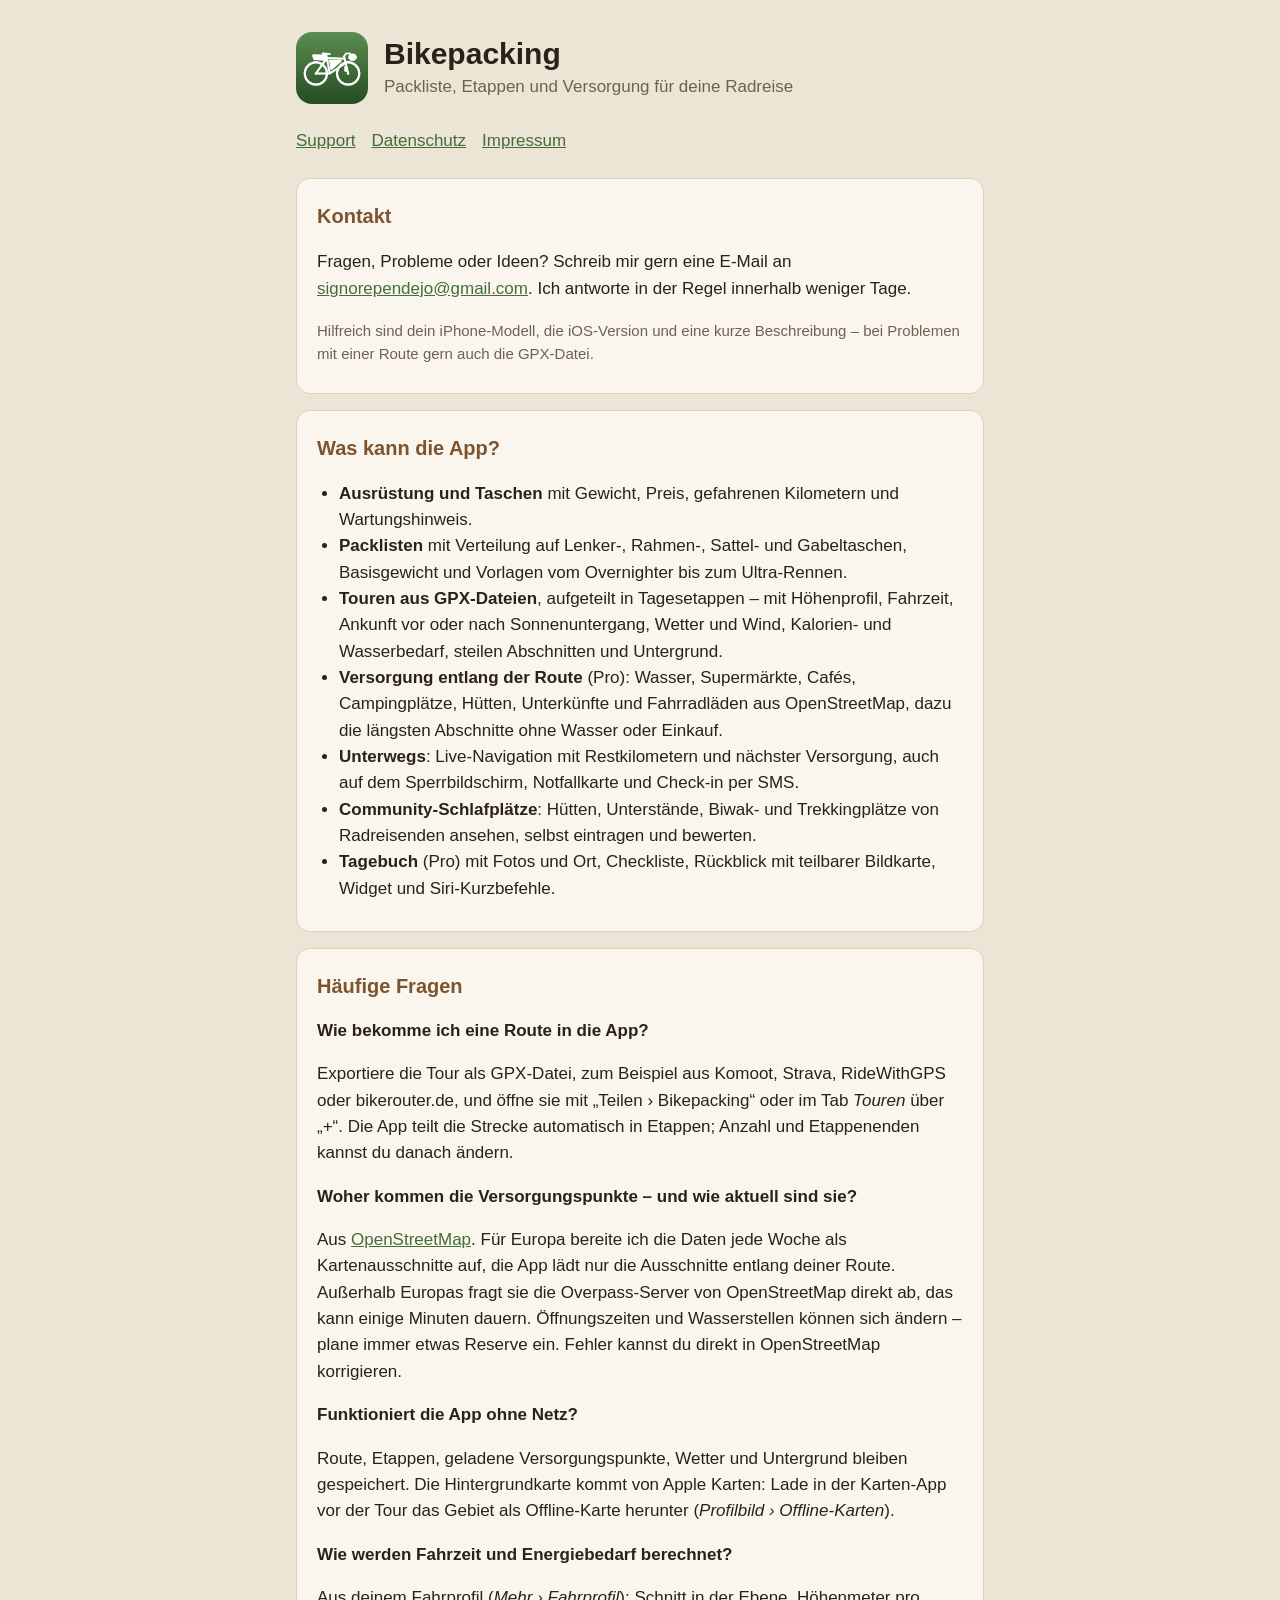
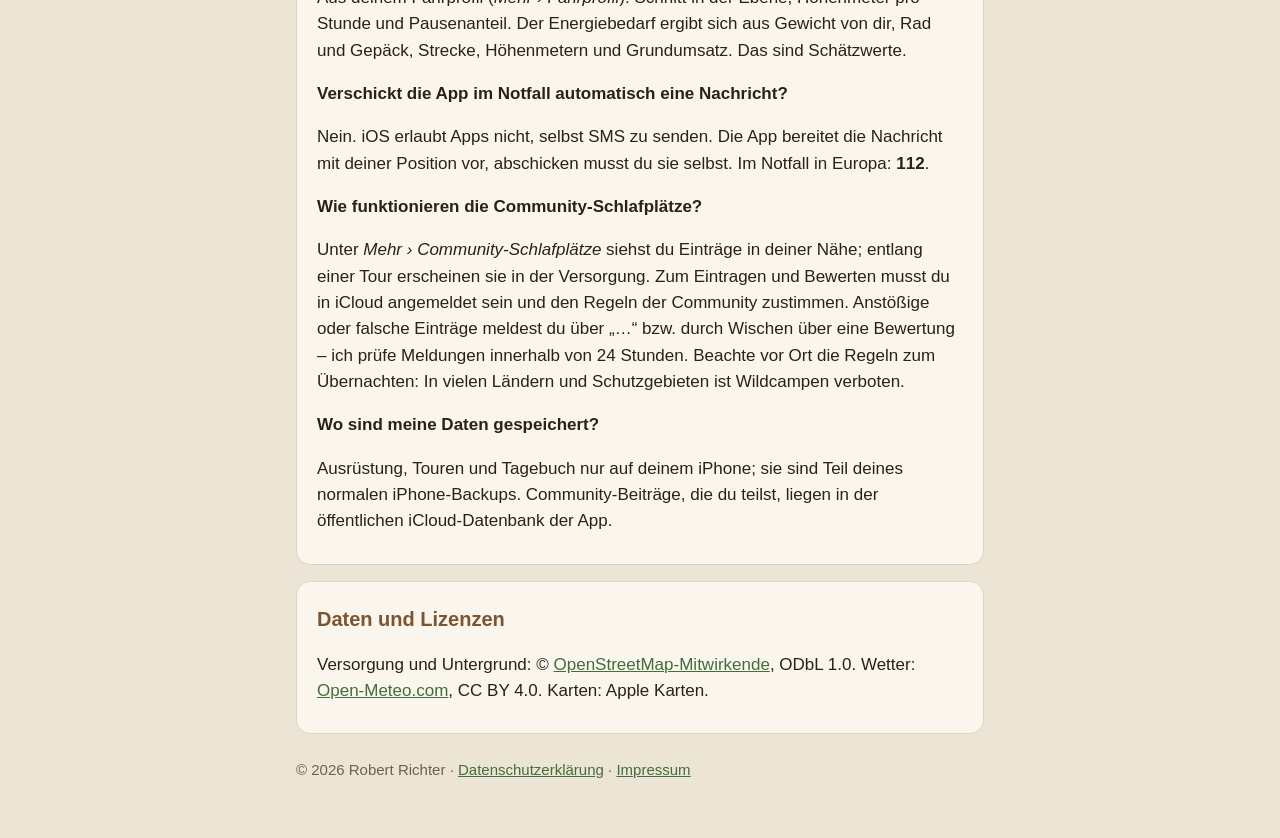
==== index.html @ b25ed2e1 "Community-Schlafplätze in Support und Datenschutz Co-Authored-By: Claude Opus 5.5 <noreply@anthropic" ====
<!doctype html>
<html lang="de">
<head>
  <meta charset="utf-8">
  <meta name="viewport" content="width=device-width, initial-scale=1">
  <title>Bikepacking – Support</title>
  <meta name="description" content="Hilfe und Kontakt zur iPhone-App Bikepacking: Packlisten, Etappen und Versorgung für Radreisen.">
  <link rel="icon" href="icon.png">
  <link rel="stylesheet" href="style.css">
</head>
<body>
<main>
  <header>
    <img src="icon.png" alt="">
    <div>
      <h1>Bikepacking</h1>
      <p>Packliste, Etappen und Versorgung für deine Radreise</p>
    </div>
  </header>
  <nav>
    <a href="./">Support</a>
    <a href="datenschutz.html">Datenschutz</a>
    <a href="impressum.html">Impressum</a>
  </nav>

  <section>
    <h2>Kontakt</h2>
    <p>Fragen, Probleme oder Ideen? Schreib mir gern eine E-Mail an
      <a href="mailto:signorependejo@gmail.com?subject=Bikepacking">signorependejo@gmail.com</a>.
      Ich antworte in der Regel innerhalb weniger Tage.</p>
    <p class="muted">Hilfreich sind dein iPhone-Modell, die iOS-Version und eine kurze Beschreibung – bei Problemen mit einer
      Route gern auch die GPX-Datei.</p>
  </section>

  <section>
    <h2>Was kann die App?</h2>
    <ul>
      <li><strong>Ausrüstung und Taschen</strong> mit Gewicht, Preis, gefahrenen Kilometern und Wartungshinweis.</li>
      <li><strong>Packlisten</strong> mit Verteilung auf Lenker-, Rahmen-, Sattel- und Gabeltaschen, Basisgewicht und
        Vorlagen vom Overnighter bis zum Ultra-Rennen.</li>
      <li><strong>Touren aus GPX-Dateien</strong>, aufgeteilt in Tagesetappen – mit Höhenprofil, Fahrzeit, Ankunft vor oder nach
        Sonnenuntergang, Wetter und Wind, Kalorien- und Wasserbedarf, steilen Abschnitten und Untergrund.</li>
      <li><strong>Versorgung entlang der Route</strong> (Pro): Wasser, Supermärkte, Cafés, Campingplätze, Hütten,
        Unterkünfte und Fahrradläden aus OpenStreetMap, dazu die längsten Abschnitte ohne Wasser oder Einkauf.</li>
      <li><strong>Unterwegs</strong>: Live-Navigation mit Restkilometern und nächster Versorgung, auch auf dem Sperrbildschirm,
        Notfallkarte und Check-in per SMS.</li>
      <li><strong>Community-Schlafplätze</strong>: Hütten, Unterstände, Biwak- und Trekkingplätze von Radreisenden ansehen,
        selbst eintragen und bewerten.</li>
      <li><strong>Tagebuch</strong> (Pro) mit Fotos und Ort, Checkliste, Rückblick mit teilbarer Bildkarte, Widget und Siri-Kurzbefehle.</li>
    </ul>
  </section>

  <section>
    <h2>Häufige Fragen</h2>

    <h3>Wie bekomme ich eine Route in die App?</h3>
    <p>Exportiere die Tour als GPX-Datei, zum Beispiel aus Komoot, Strava, RideWithGPS oder bikerouter.de, und öffne sie mit
      „Teilen › Bikepacking“ oder im Tab <em>Touren</em> über „+“. Die App teilt die Strecke automatisch in Etappen; Anzahl und
      Etappenenden kannst du danach ändern.</p>

    <h3>Woher kommen die Versorgungspunkte – und wie aktuell sind sie?</h3>
    <p>Aus <a href="https://www.openstreetmap.org/">OpenStreetMap</a>. Für Europa bereite ich die Daten jede Woche als
      Kartenausschnitte auf, die App lädt nur die Ausschnitte entlang deiner Route. Außerhalb Europas fragt sie die
      Overpass-Server von OpenStreetMap direkt ab, das kann einige Minuten dauern. Öffnungszeiten und Wasserstellen können
      sich ändern – plane immer etwas Reserve ein. Fehler kannst du direkt in OpenStreetMap korrigieren.</p>

    <h3>Funktioniert die App ohne Netz?</h3>
    <p>Route, Etappen, geladene Versorgungspunkte, Wetter und Untergrund bleiben gespeichert. Die Hintergrundkarte kommt von Apple
      Karten: Lade in der Karten-App vor der Tour das Gebiet als Offline-Karte herunter (<em>Profilbild › Offline-Karten</em>).</p>

    <h3>Wie werden Fahrzeit und Energiebedarf berechnet?</h3>
    <p>Aus deinem Fahrprofil (<em>Mehr › Fahrprofil</em>): Schnitt in der Ebene, Höhenmeter pro Stunde und Pausenanteil.
      Der Energiebedarf ergibt sich aus Gewicht von dir, Rad und Gepäck, Strecke, Höhenmetern und Grundumsatz. Das sind Schätzwerte.</p>

    <h3>Verschickt die App im Notfall automatisch eine Nachricht?</h3>
    <p>Nein. iOS erlaubt Apps nicht, selbst SMS zu senden. Die App bereitet die Nachricht mit deiner Position vor, abschicken
      musst du sie selbst. Im Notfall in Europa: <strong>112</strong>.</p>

    <h3>Wie funktionieren die Community-Schlafplätze?</h3>
    <p>Unter <em>Mehr › Community-Schlafplätze</em> siehst du Einträge in deiner Nähe; entlang einer Tour erscheinen sie in der
      Versorgung. Zum Eintragen und Bewerten musst du in iCloud angemeldet sein und den Regeln der Community zustimmen. Anstößige
      oder falsche Einträge meldest du über „…“ bzw. durch Wischen über eine Bewertung – ich prüfe Meldungen innerhalb von
      24 Stunden. Beachte vor Ort die Regeln zum Übernachten: In vielen Ländern und Schutzgebieten ist Wildcampen verboten.</p>

    <h3>Wo sind meine Daten gespeichert?</h3>
    <p>Ausrüstung, Touren und Tagebuch nur auf deinem iPhone; sie sind Teil deines normalen iPhone-Backups. Community-Beiträge,
      die du teilst, liegen in der öffentlichen iCloud-Datenbank der App.</p>
  </section>

  <section>
    <h2>Daten und Lizenzen</h2>
    <p>Versorgung und Untergrund: © <a href="https://www.openstreetmap.org/copyright">OpenStreetMap-Mitwirkende</a>, ODbL 1.0.
      Wetter: <a href="https://open-meteo.com/">Open-Meteo.com</a>, CC BY 4.0. Karten: Apple Karten.</p>
  </section>

  <footer>
    © 2026 Robert Richter · <a href="datenschutz.html">Datenschutzerklärung</a> · <a href="impressum.html">Impressum</a>
  </footer>
</main>
</body>
</html>
---- style.css ----
:root {
  --bg: #ece4d4;
  --card: #fbf6ed;
  --text: #2a2118;
  --muted: #6e6152;
  --accent: #426e3c;
  --bark: #7c5430;
  --line: #dfd3bd;
}
@media (prefers-color-scheme: dark) {
  :root {
    --bg: #1c1812;
    --card: #302920;
    --text: #efe8dc;
    --muted: #b3a690;
    --accent: #7eb46d;
    --bark: #c69a6b;
    --line: #43392c;
  }
}
* { box-sizing: border-box; }
body {
  margin: 0;
  background: var(--bg);
  color: var(--text);
  font: 17px/1.55 -apple-system, BlinkMacSystemFont, "Segoe UI", Roboto, sans-serif;
}
main { max-width: 720px; margin: 0 auto; padding: 32px 16px 56px; }
header { display: flex; align-items: center; gap: 16px; margin-bottom: 24px; }
header img { width: 72px; height: 72px; border-radius: 16px; }
header h1 { margin: 0; font-size: 30px; line-height: 1.2; }
header p { margin: 2px 0 0; color: var(--muted); }
nav { display: flex; gap: 16px; margin-bottom: 24px; flex-wrap: wrap; }
a { color: var(--accent); }
section {
  background: var(--card);
  border: 1px solid var(--line);
  border-radius: 14px;
  padding: 4px 20px 12px;
  margin-bottom: 16px;
}
h2 { font-size: 20px; margin: 18px 0 6px; color: var(--bark); }
h3 { font-size: 17px; margin: 16px 0 4px; }
ul { padding-left: 22px; }
.muted, footer { color: var(--muted); font-size: 15px; }
.note { border-left: 4px solid var(--bark); padding-left: 12px; }
footer { margin-top: 24px; }
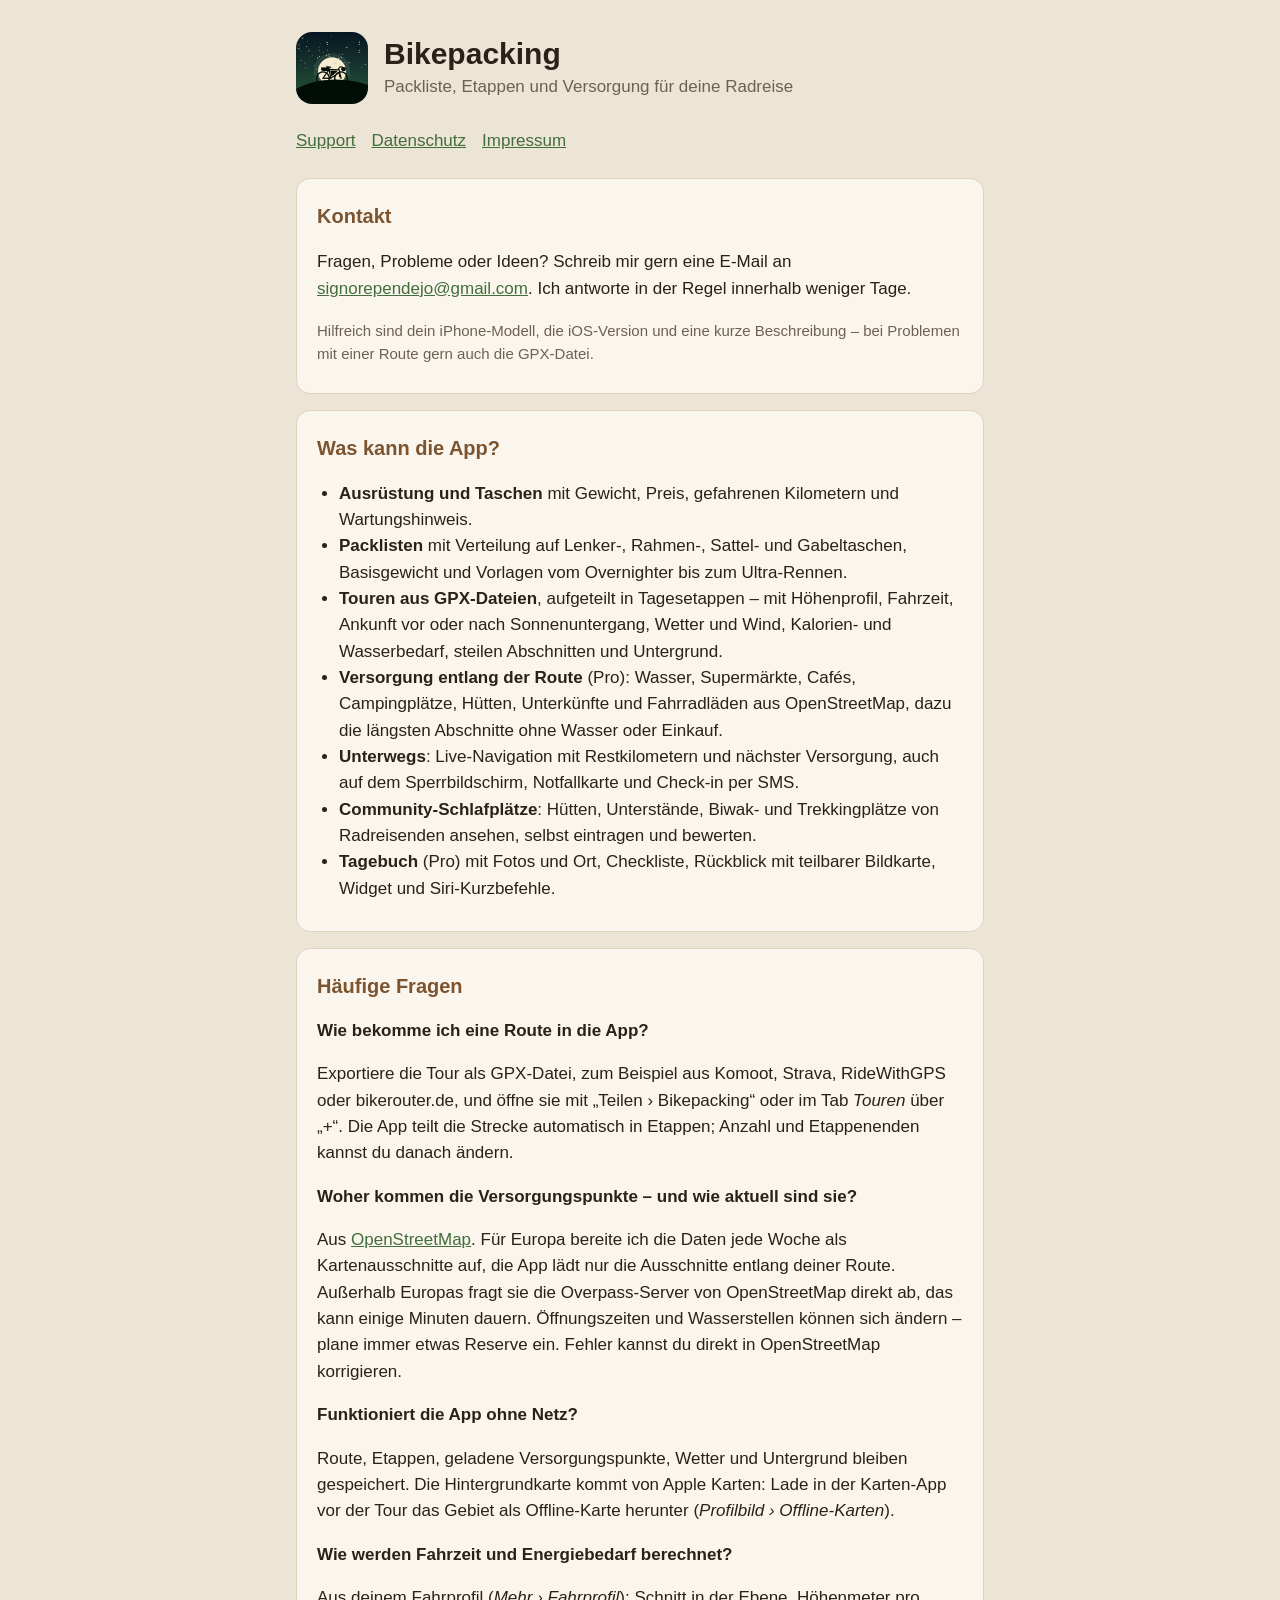
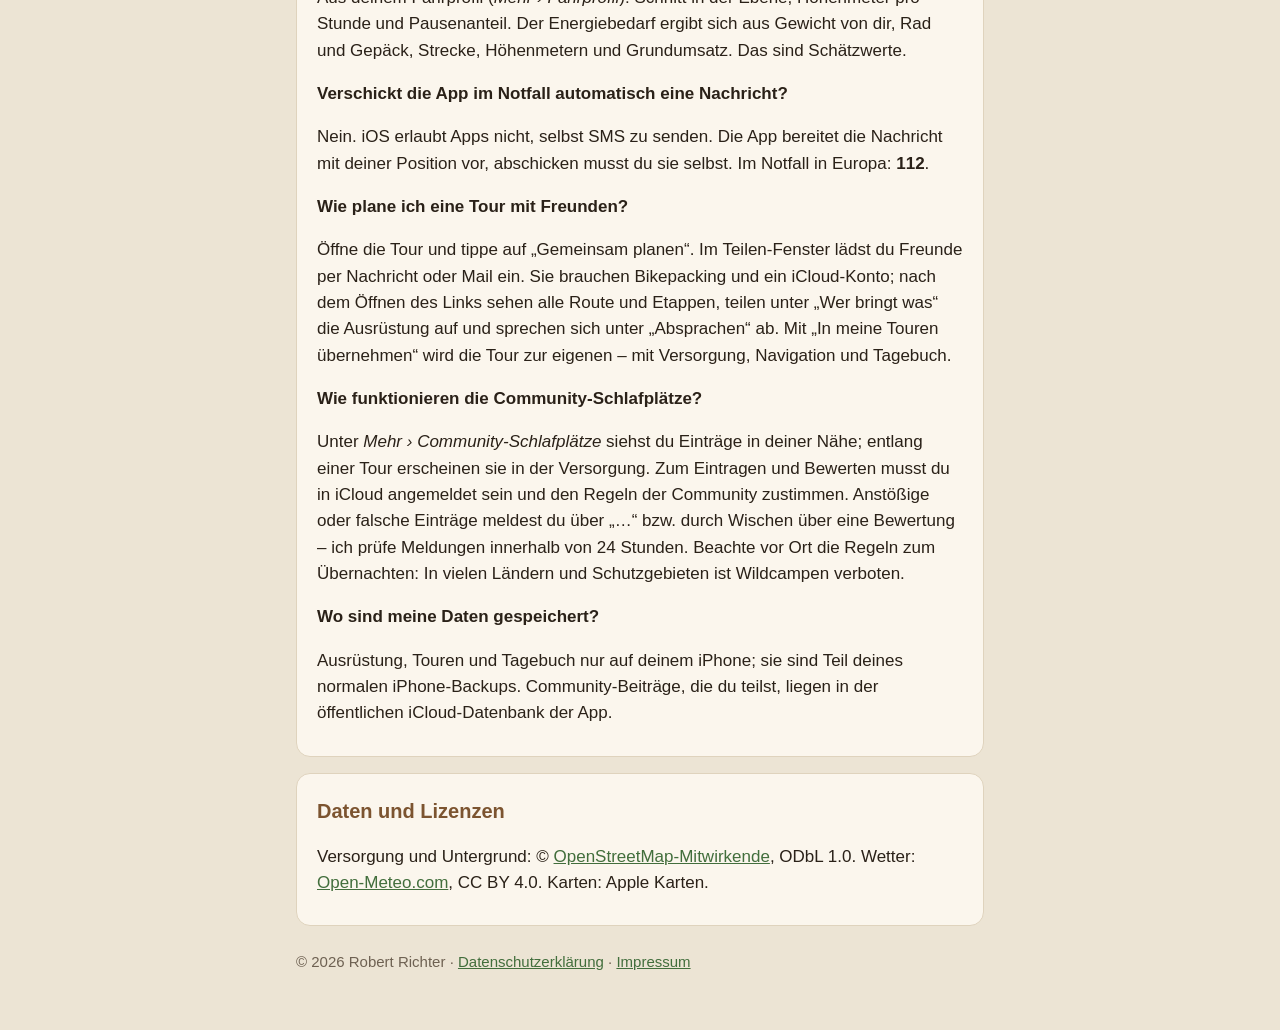
==== commit d1752ca0: "Gemeinsame Touren in Support und Datenschutz Co-Authored-By: Claude Opus 5.5 <noreply@anthropic.com>" ====
--- a/index.html
+++ b/index.html
@@ -76,6 +76,12 @@
     <p>Nein. iOS erlaubt Apps nicht, selbst SMS zu senden. Die App bereitet die Nachricht mit deiner Position vor, abschicken
       musst du sie selbst. Im Notfall in Europa: <strong>112</strong>.</p>
 
+    <h3>Wie plane ich eine Tour mit Freunden?</h3>
+    <p>Öffne die Tour und tippe auf „Gemeinsam planen“. Im Teilen-Fenster lädst du Freunde per Nachricht oder Mail ein. Sie
+      brauchen Bikepacking und ein iCloud-Konto; nach dem Öffnen des Links sehen alle Route und Etappen, teilen unter „Wer bringt was“
+      die Ausrüstung auf und sprechen sich unter „Absprachen“ ab. Mit „In meine Touren übernehmen“ wird die Tour zur eigenen –
+      mit Versorgung, Navigation und Tagebuch.</p>
+
     <h3>Wie funktionieren die Community-Schlafplätze?</h3>
     <p>Unter <em>Mehr › Community-Schlafplätze</em> siehst du Einträge in deiner Nähe; entlang einer Tour erscheinen sie in der
       Versorgung. Zum Eintragen und Bewerten musst du in iCloud angemeldet sein und den Regeln der Community zustimmen. Anstößige
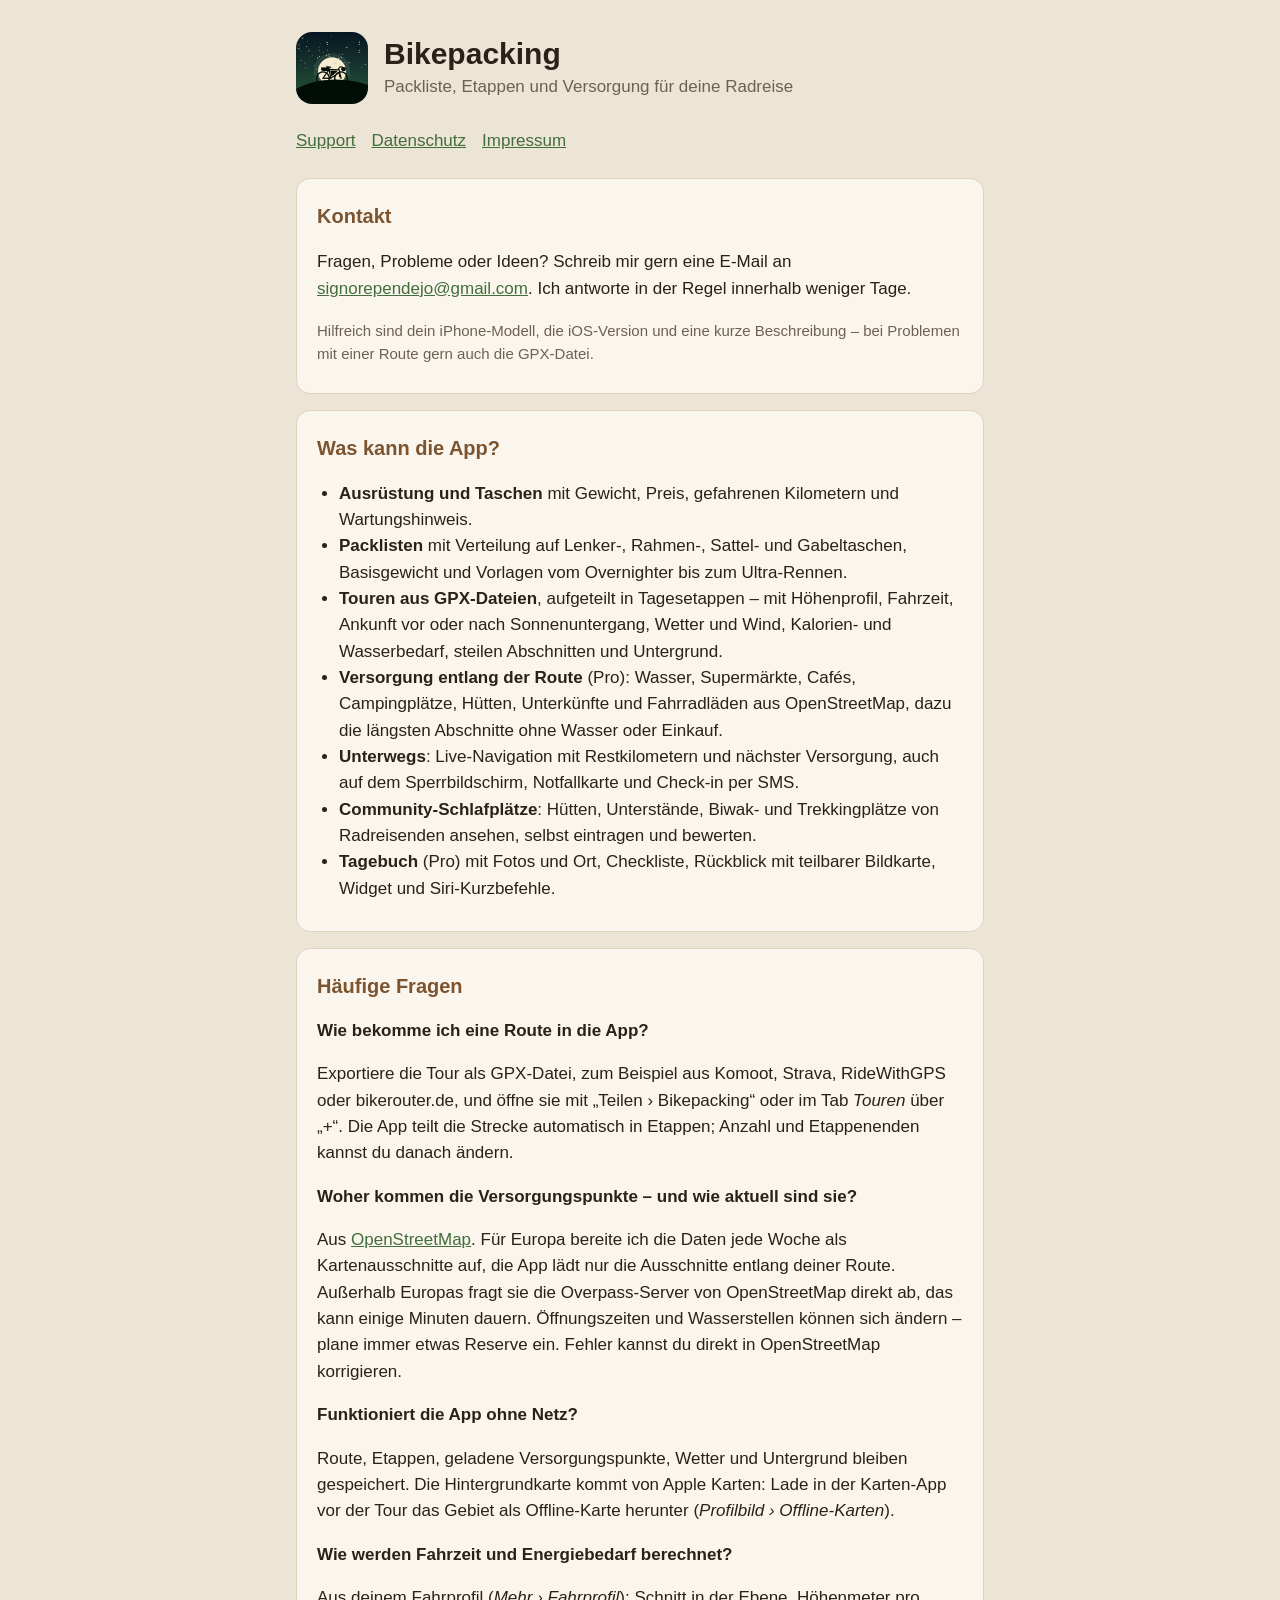
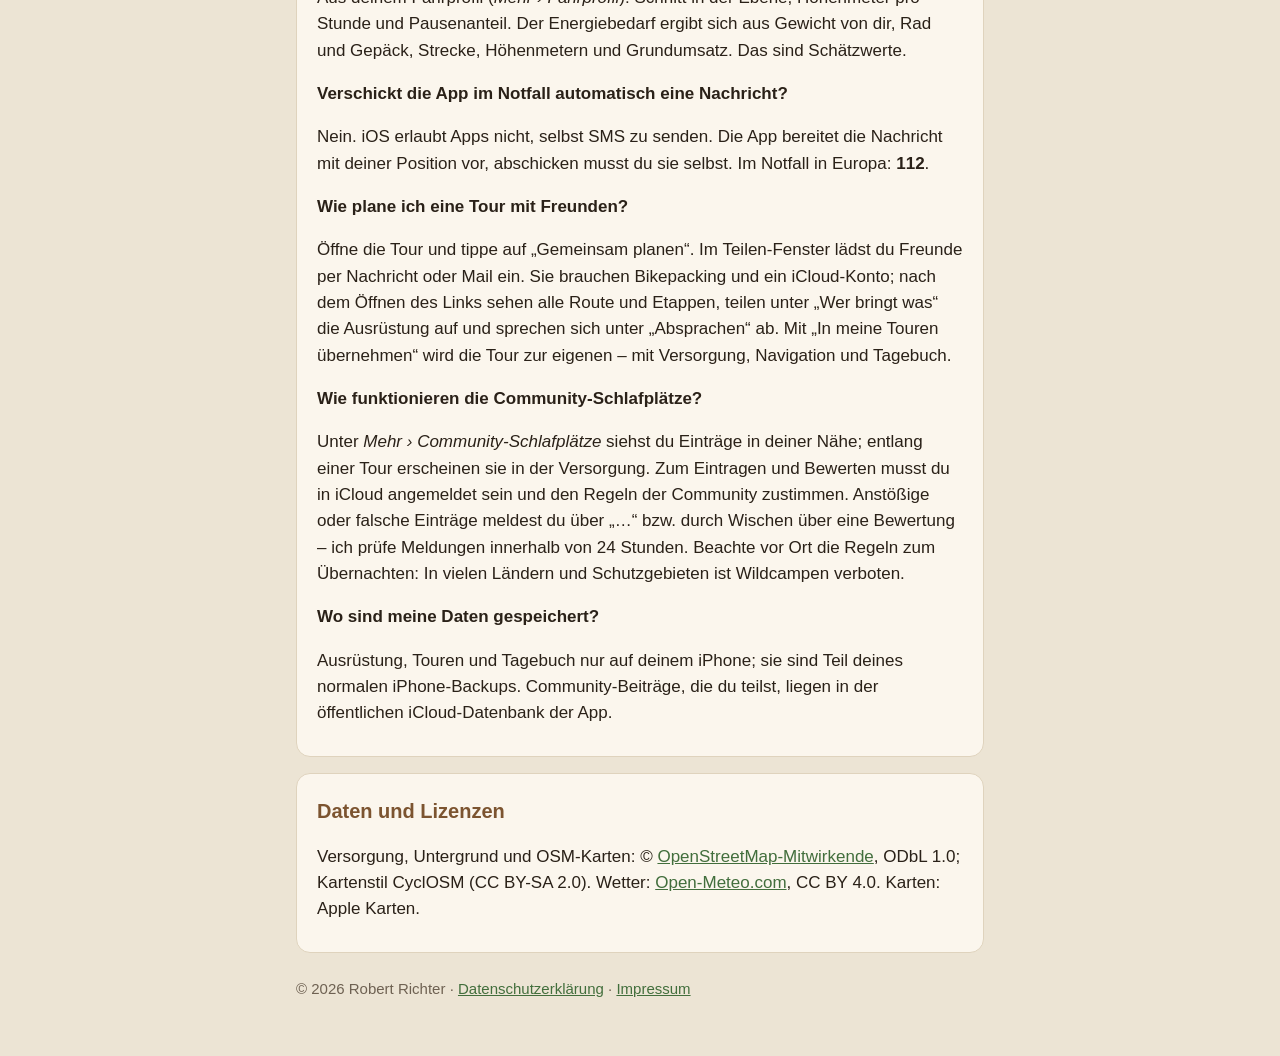
==== commit 4120eb98: "OpenStreetMap-Karten in Datenschutz und Support Co-Authored-By: Claude Opus 5.5 <noreply@anthropic.c" ====
--- a/index.html
+++ b/index.html
@@ -95,7 +95,7 @@
 
   <section>
     <h2>Daten und Lizenzen</h2>
-    <p>Versorgung und Untergrund: © <a href="https://www.openstreetmap.org/copyright">OpenStreetMap-Mitwirkende</a>, ODbL 1.0.
+    <p>Versorgung, Untergrund und OSM-Karten: © <a href="https://www.openstreetmap.org/copyright">OpenStreetMap-Mitwirkende</a>, ODbL 1.0; Kartenstil CyclOSM (CC BY-SA 2.0).
       Wetter: <a href="https://open-meteo.com/">Open-Meteo.com</a>, CC BY 4.0. Karten: Apple Karten.</p>
   </section>
 
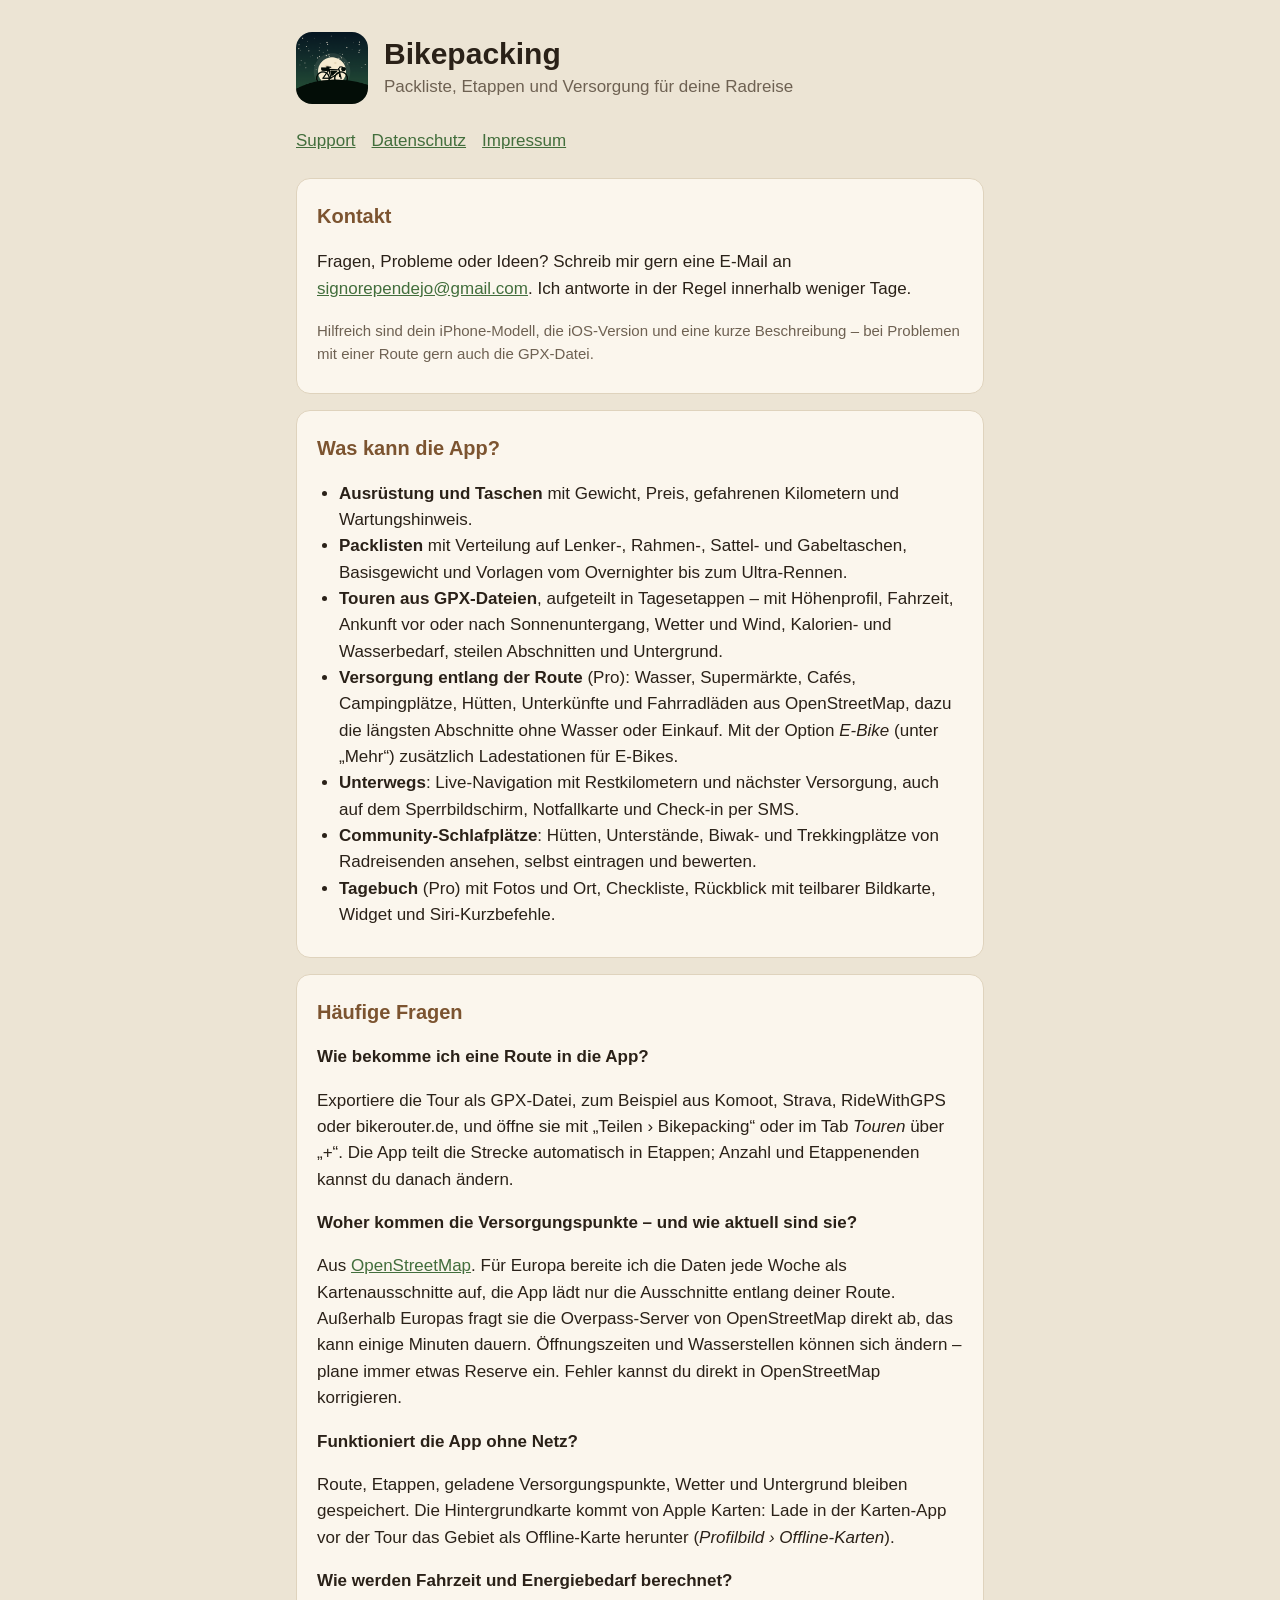
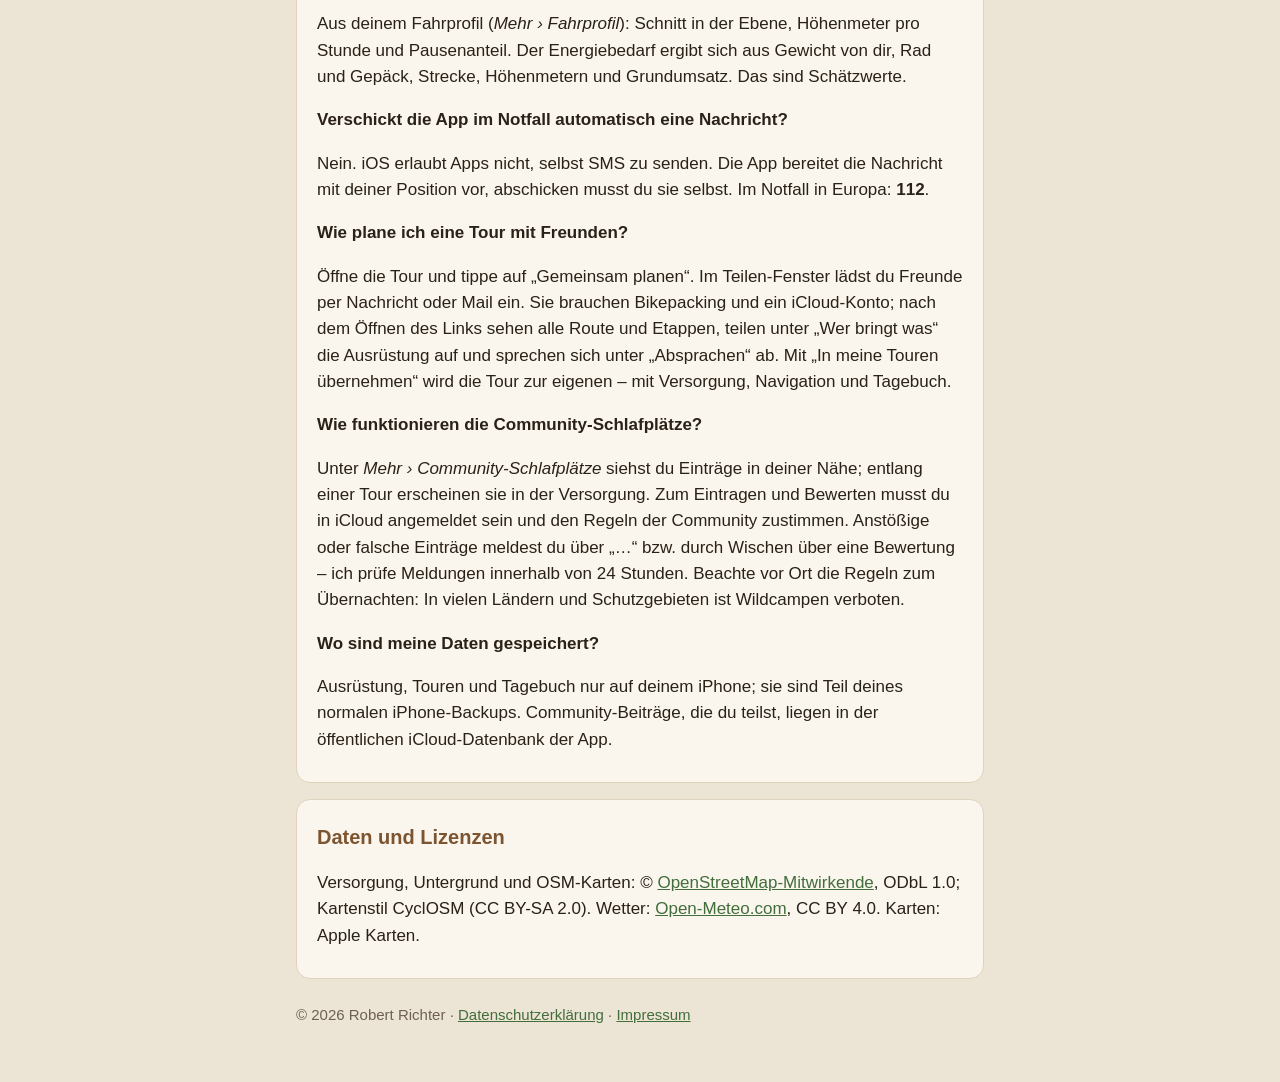
==== commit d2599c41: "E-Bike-Ladestationen in den Versorgungs-Kacheln Co-Authored-By: Claude Opus 5.5 <noreply@anthropic.c" ====
--- a/index.html
+++ b/index.html
@@ -41,7 +41,8 @@
       <li><strong>Touren aus GPX-Dateien</strong>, aufgeteilt in Tagesetappen – mit Höhenprofil, Fahrzeit, Ankunft vor oder nach
         Sonnenuntergang, Wetter und Wind, Kalorien- und Wasserbedarf, steilen Abschnitten und Untergrund.</li>
       <li><strong>Versorgung entlang der Route</strong> (Pro): Wasser, Supermärkte, Cafés, Campingplätze, Hütten,
-        Unterkünfte und Fahrradläden aus OpenStreetMap, dazu die längsten Abschnitte ohne Wasser oder Einkauf.</li>
+        Unterkünfte und Fahrradläden aus OpenStreetMap, dazu die längsten Abschnitte ohne Wasser oder Einkauf.
+        Mit der Option <em>E-Bike</em> (unter „Mehr“) zusätzlich Ladestationen für E-Bikes.</li>
       <li><strong>Unterwegs</strong>: Live-Navigation mit Restkilometern und nächster Versorgung, auch auf dem Sperrbildschirm,
         Notfallkarte und Check-in per SMS.</li>
       <li><strong>Community-Schlafplätze</strong>: Hütten, Unterstände, Biwak- und Trekkingplätze von Radreisenden ansehen,
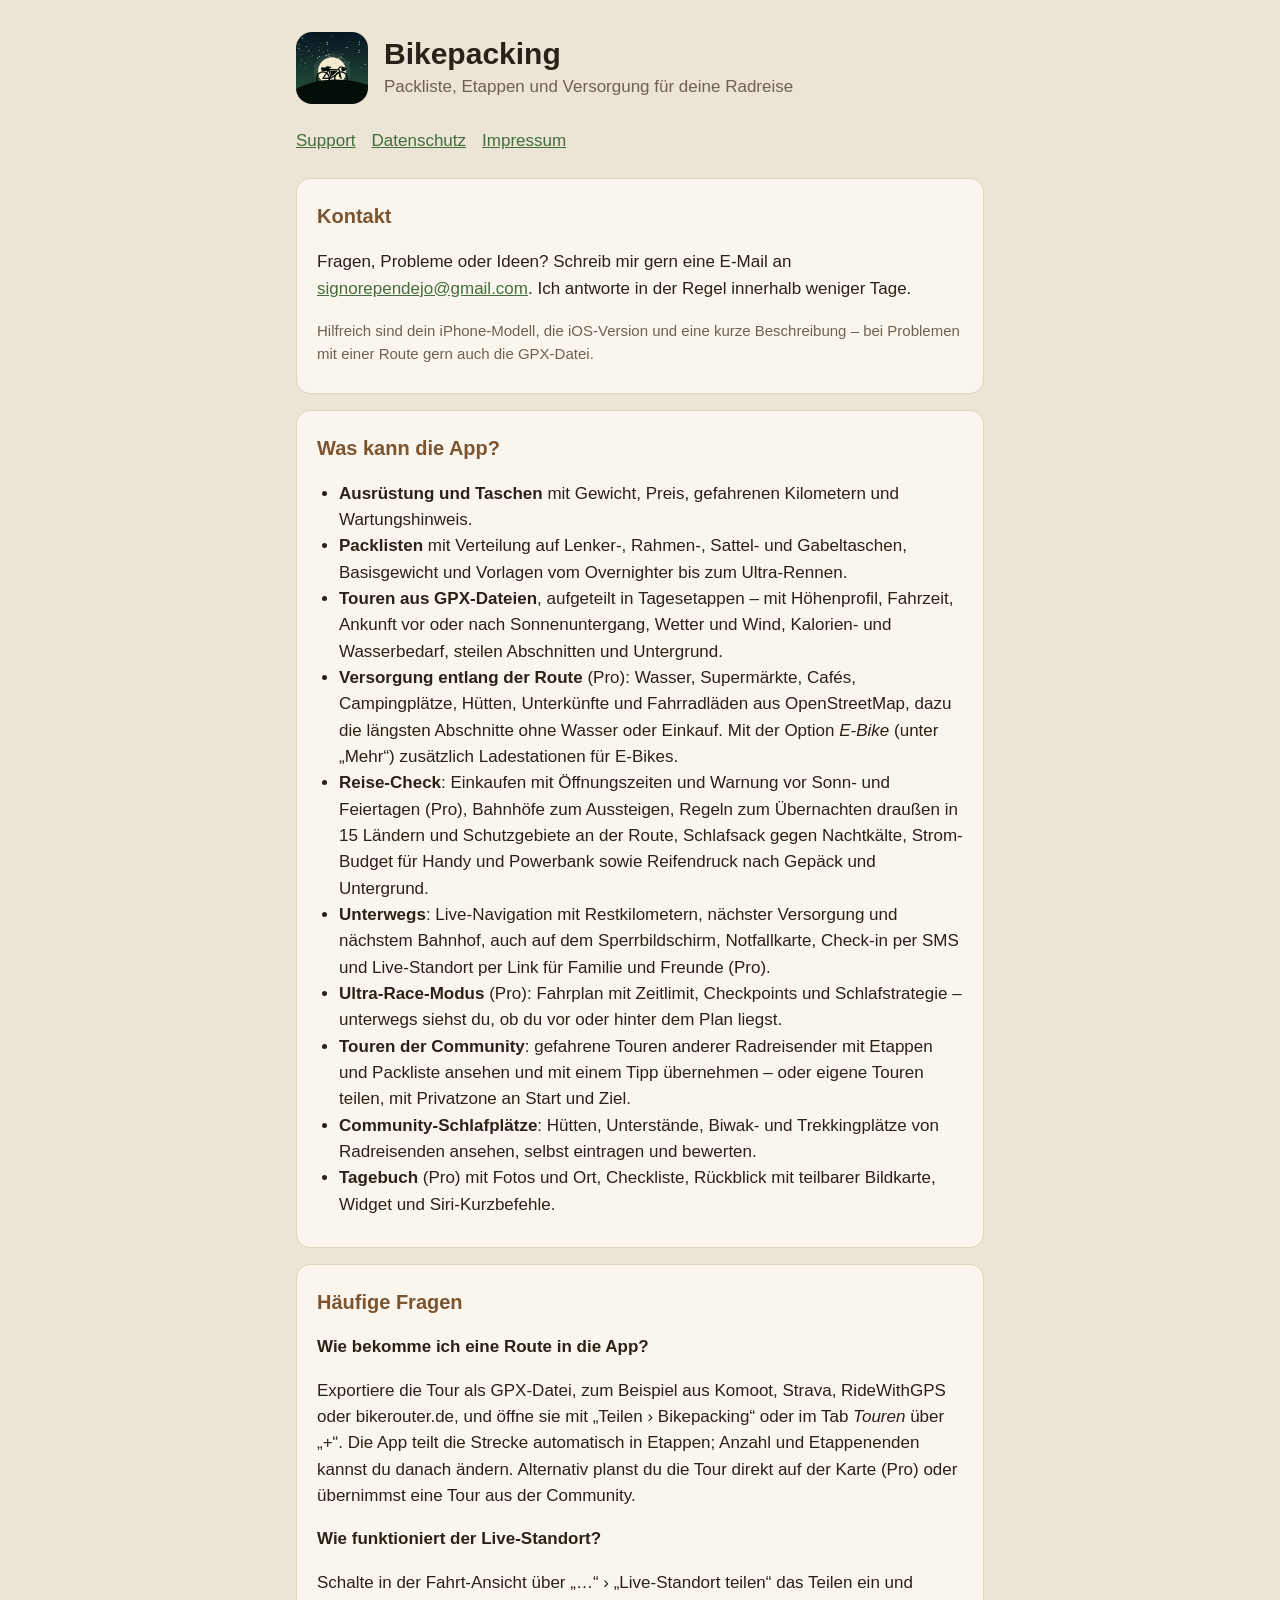
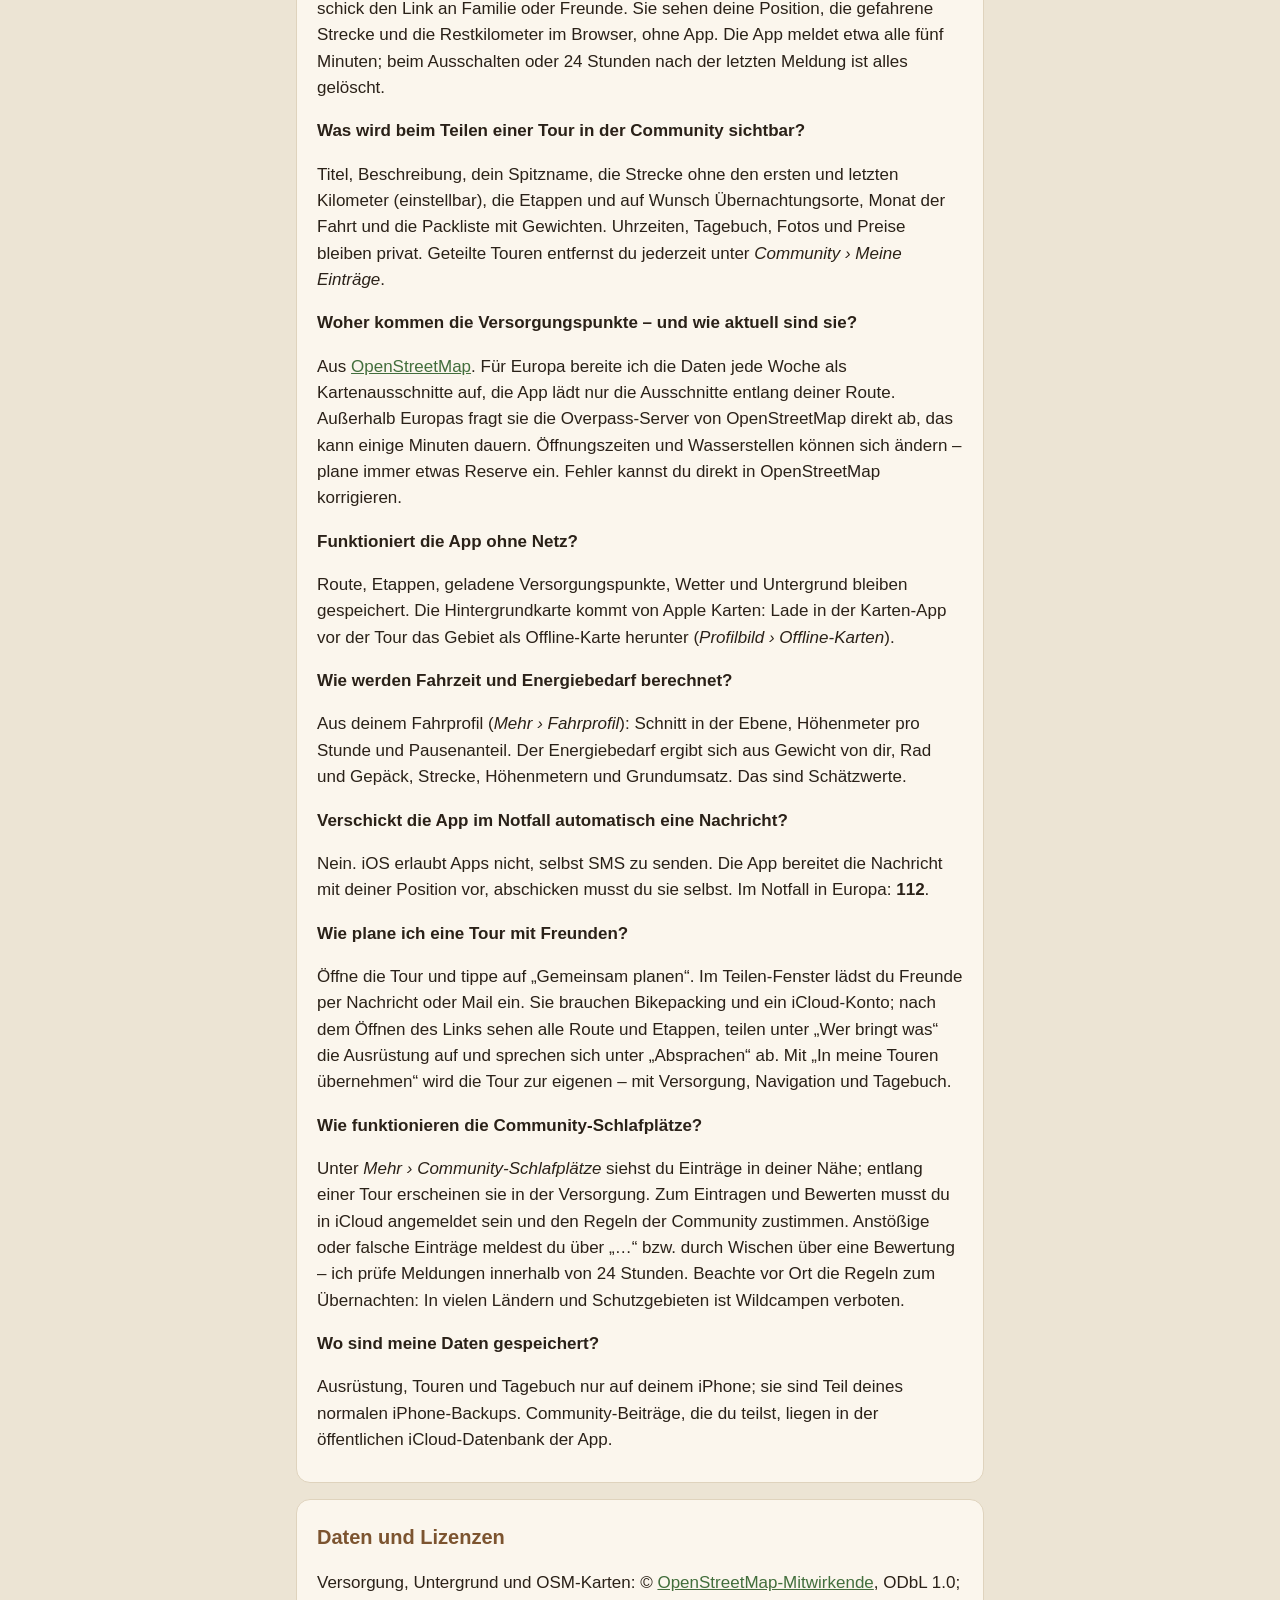
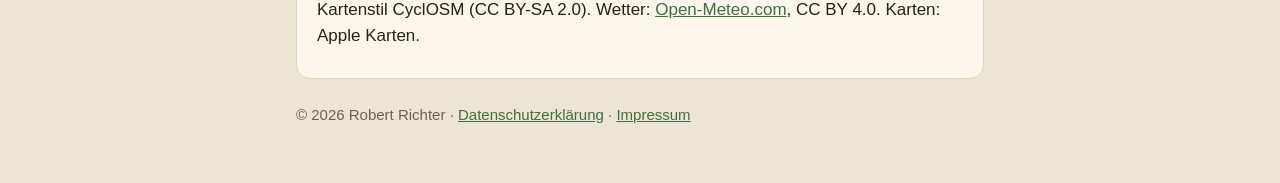
==== commit 8ee85bdd: "Webseite: Reise-Check, Live-Standort, Ultra-Modus und Touren der Community Co-Authored-By: Claude Op" ====
--- a/index.html
+++ b/index.html
@@ -43,8 +43,15 @@
       <li><strong>Versorgung entlang der Route</strong> (Pro): Wasser, Supermärkte, Cafés, Campingplätze, Hütten,
         Unterkünfte und Fahrradläden aus OpenStreetMap, dazu die längsten Abschnitte ohne Wasser oder Einkauf.
         Mit der Option <em>E-Bike</em> (unter „Mehr“) zusätzlich Ladestationen für E-Bikes.</li>
-      <li><strong>Unterwegs</strong>: Live-Navigation mit Restkilometern und nächster Versorgung, auch auf dem Sperrbildschirm,
-        Notfallkarte und Check-in per SMS.</li>
+      <li><strong>Reise-Check</strong>: Einkaufen mit Öffnungszeiten und Warnung vor Sonn- und Feiertagen (Pro), Bahnhöfe zum
+        Aussteigen, Regeln zum Übernachten draußen in 15 Ländern und Schutzgebiete an der Route, Schlafsack gegen Nachtkälte,
+        Strom-Budget für Handy und Powerbank sowie Reifendruck nach Gepäck und Untergrund.</li>
+      <li><strong>Unterwegs</strong>: Live-Navigation mit Restkilometern, nächster Versorgung und nächstem Bahnhof, auch auf dem
+        Sperrbildschirm, Notfallkarte, Check-in per SMS und Live-Standort per Link für Familie und Freunde (Pro).</li>
+      <li><strong>Ultra-Race-Modus</strong> (Pro): Fahrplan mit Zeitlimit, Checkpoints und Schlafstrategie – unterwegs siehst du,
+        ob du vor oder hinter dem Plan liegst.</li>
+      <li><strong>Touren der Community</strong>: gefahrene Touren anderer Radreisender mit Etappen und Packliste ansehen und mit
+        einem Tipp übernehmen – oder eigene Touren teilen, mit Privatzone an Start und Ziel.</li>
       <li><strong>Community-Schlafplätze</strong>: Hütten, Unterstände, Biwak- und Trekkingplätze von Radreisenden ansehen,
         selbst eintragen und bewerten.</li>
       <li><strong>Tagebuch</strong> (Pro) mit Fotos und Ort, Checkliste, Rückblick mit teilbarer Bildkarte, Widget und Siri-Kurzbefehle.</li>
@@ -57,7 +64,18 @@
     <h3>Wie bekomme ich eine Route in die App?</h3>
     <p>Exportiere die Tour als GPX-Datei, zum Beispiel aus Komoot, Strava, RideWithGPS oder bikerouter.de, und öffne sie mit
       „Teilen › Bikepacking“ oder im Tab <em>Touren</em> über „+“. Die App teilt die Strecke automatisch in Etappen; Anzahl und
-      Etappenenden kannst du danach ändern.</p>
+      Etappenenden kannst du danach ändern. Alternativ planst du die Tour direkt auf der Karte (Pro) oder übernimmst eine Tour
+      aus der Community.</p>
+
+    <h3>Wie funktioniert der Live-Standort?</h3>
+    <p>Schalte in der Fahrt-Ansicht über „…“ › „Live-Standort teilen“ das Teilen ein und schick den Link an Familie oder Freunde.
+      Sie sehen deine Position, die gefahrene Strecke und die Restkilometer im Browser, ohne App. Die App meldet etwa alle fünf
+      Minuten; beim Ausschalten oder 24 Stunden nach der letzten Meldung ist alles gelöscht.</p>
+
+    <h3>Was wird beim Teilen einer Tour in der Community sichtbar?</h3>
+    <p>Titel, Beschreibung, dein Spitzname, die Strecke ohne den ersten und letzten Kilometer (einstellbar), die Etappen und auf
+      Wunsch Übernachtungsorte, Monat der Fahrt und die Packliste mit Gewichten. Uhrzeiten, Tagebuch, Fotos und Preise bleiben
+      privat. Geteilte Touren entfernst du jederzeit unter <em>Community › Meine Einträge</em>.</p>
 
     <h3>Woher kommen die Versorgungspunkte – und wie aktuell sind sie?</h3>
     <p>Aus <a href="https://www.openstreetmap.org/">OpenStreetMap</a>. Für Europa bereite ich die Daten jede Woche als
--- a/style.css
+++ b/style.css
@@ -45,3 +45,6 @@
 .muted, footer { color: var(--muted); font-size: 15px; }
 .note { border-left: 4px solid var(--bark); padding-left: 12px; }
 footer { margin-top: 24px; }
+
+.store { margin: 28px 0 0; }
+.store img { display: block; height: 50px; width: auto; }
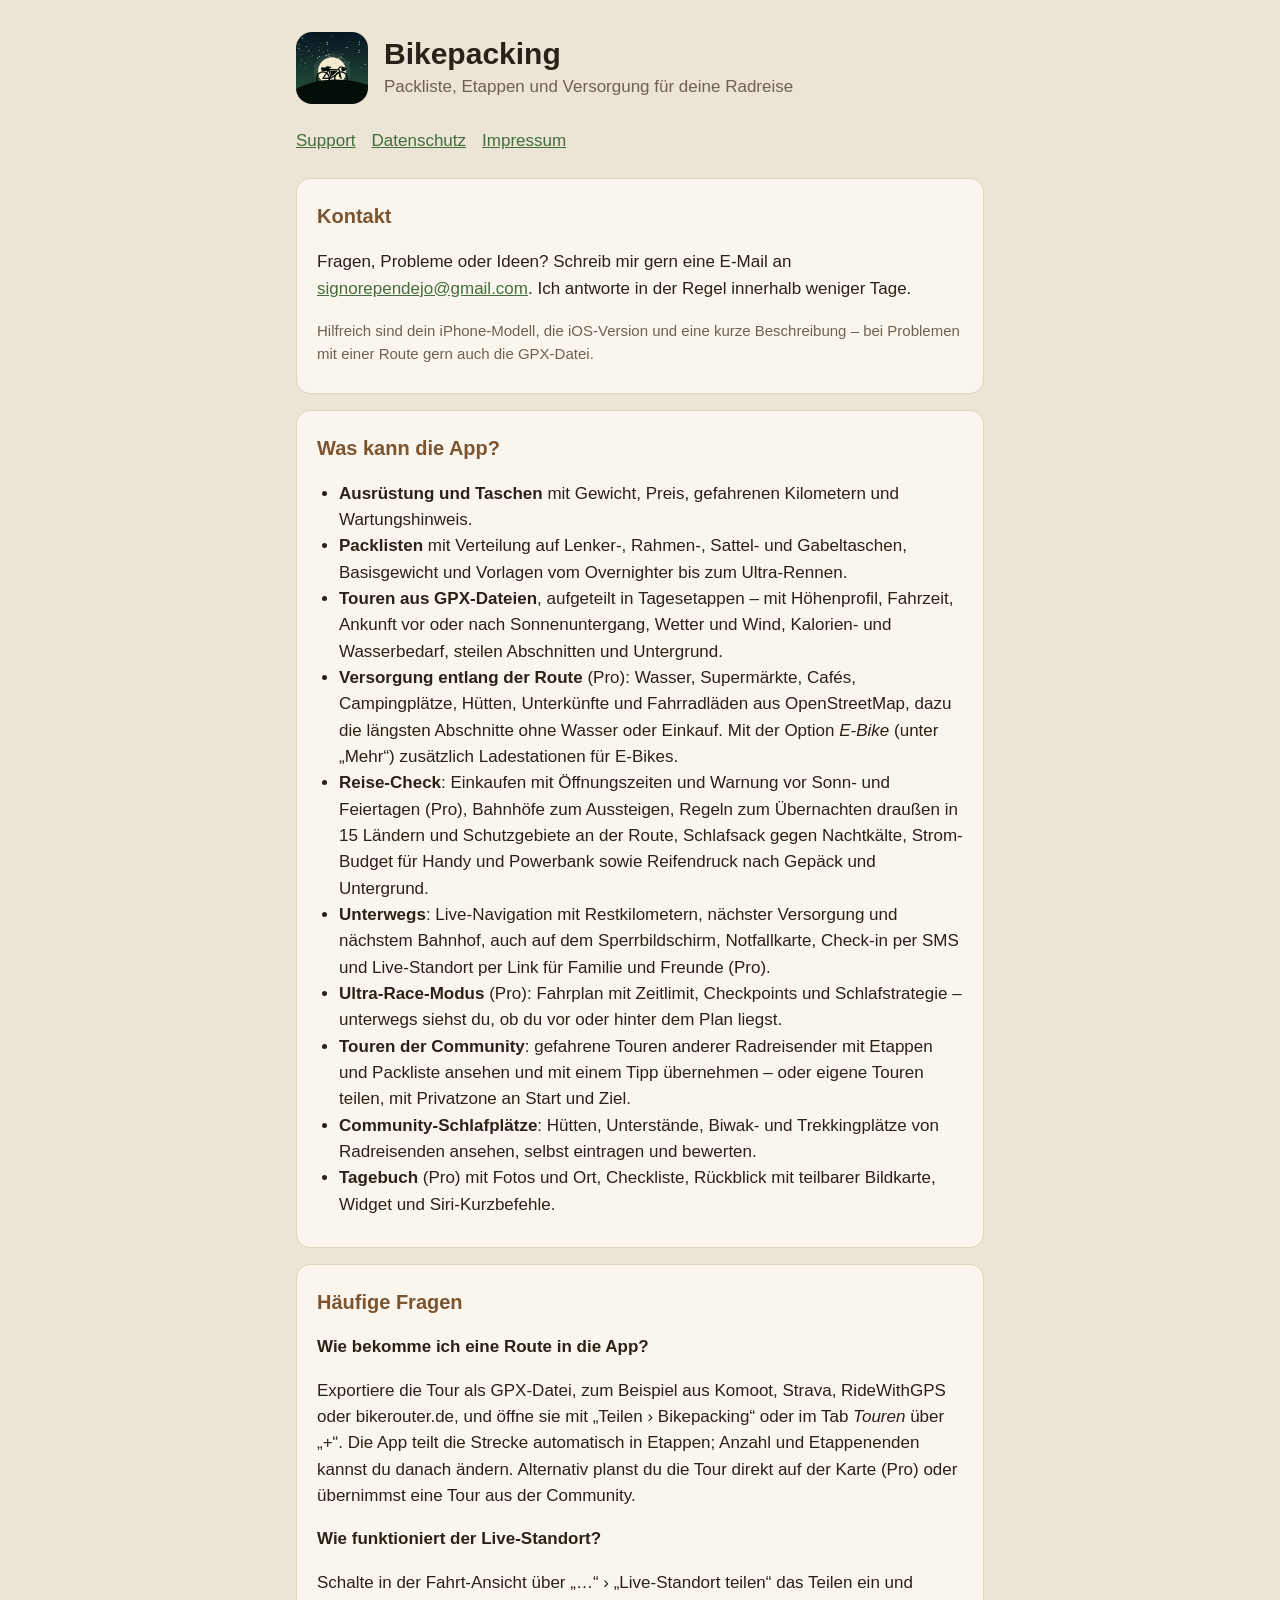
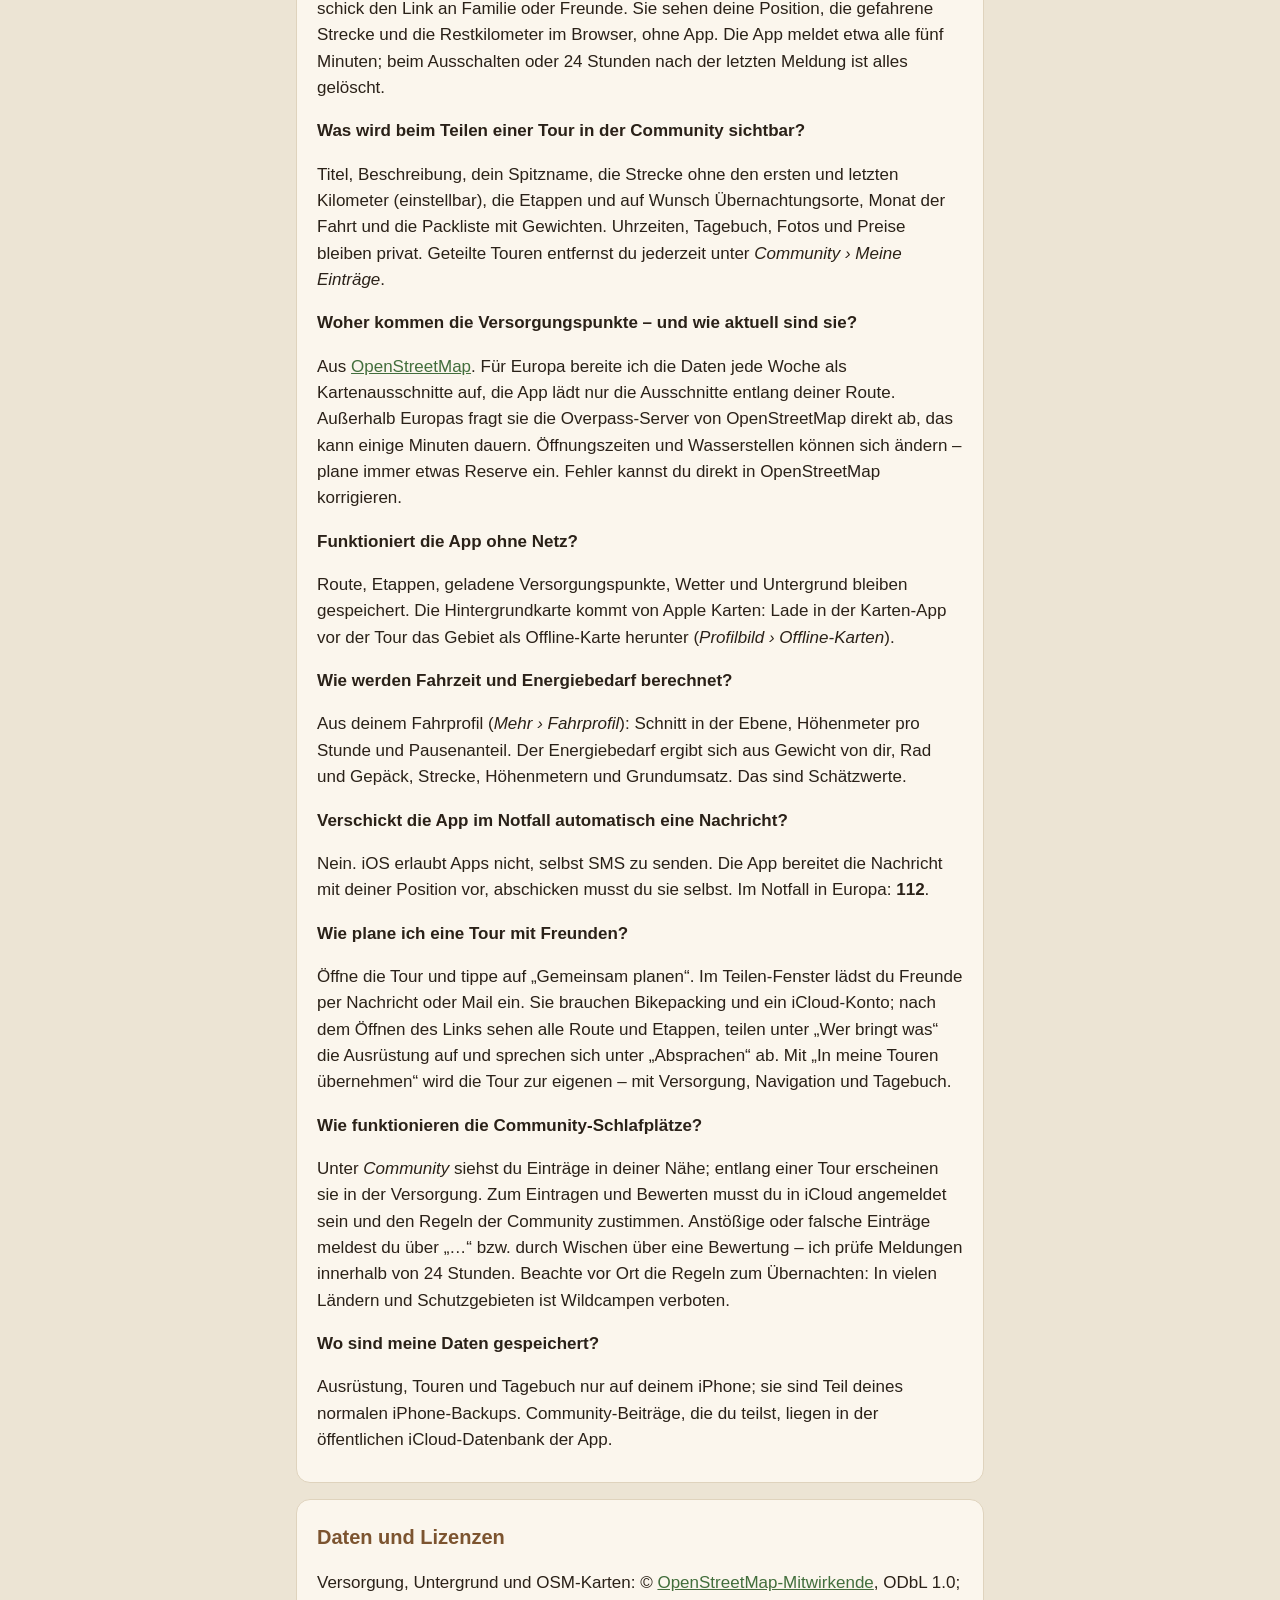
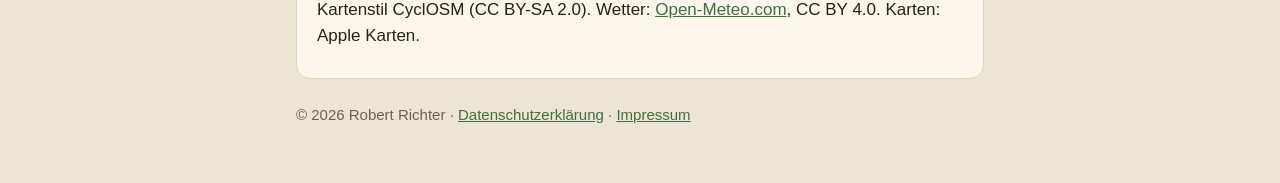
==== commit 7516b81d: "Webseite: Community-Bereich umbenannt Co-Authored-By: Claude Opus 5.5 <noreply@anthropic.com>" ====
--- a/index.html
+++ b/index.html
@@ -102,7 +102,7 @@
       mit Versorgung, Navigation und Tagebuch.</p>
 
     <h3>Wie funktionieren die Community-Schlafplätze?</h3>
-    <p>Unter <em>Mehr › Community-Schlafplätze</em> siehst du Einträge in deiner Nähe; entlang einer Tour erscheinen sie in der
+    <p>Unter <em>Community</em> siehst du Einträge in deiner Nähe; entlang einer Tour erscheinen sie in der
       Versorgung. Zum Eintragen und Bewerten musst du in iCloud angemeldet sein und den Regeln der Community zustimmen. Anstößige
       oder falsche Einträge meldest du über „…“ bzw. durch Wischen über eine Bewertung – ich prüfe Meldungen innerhalb von
       24 Stunden. Beachte vor Ort die Regeln zum Übernachten: In vielen Ländern und Schutzgebieten ist Wildcampen verboten.</p>
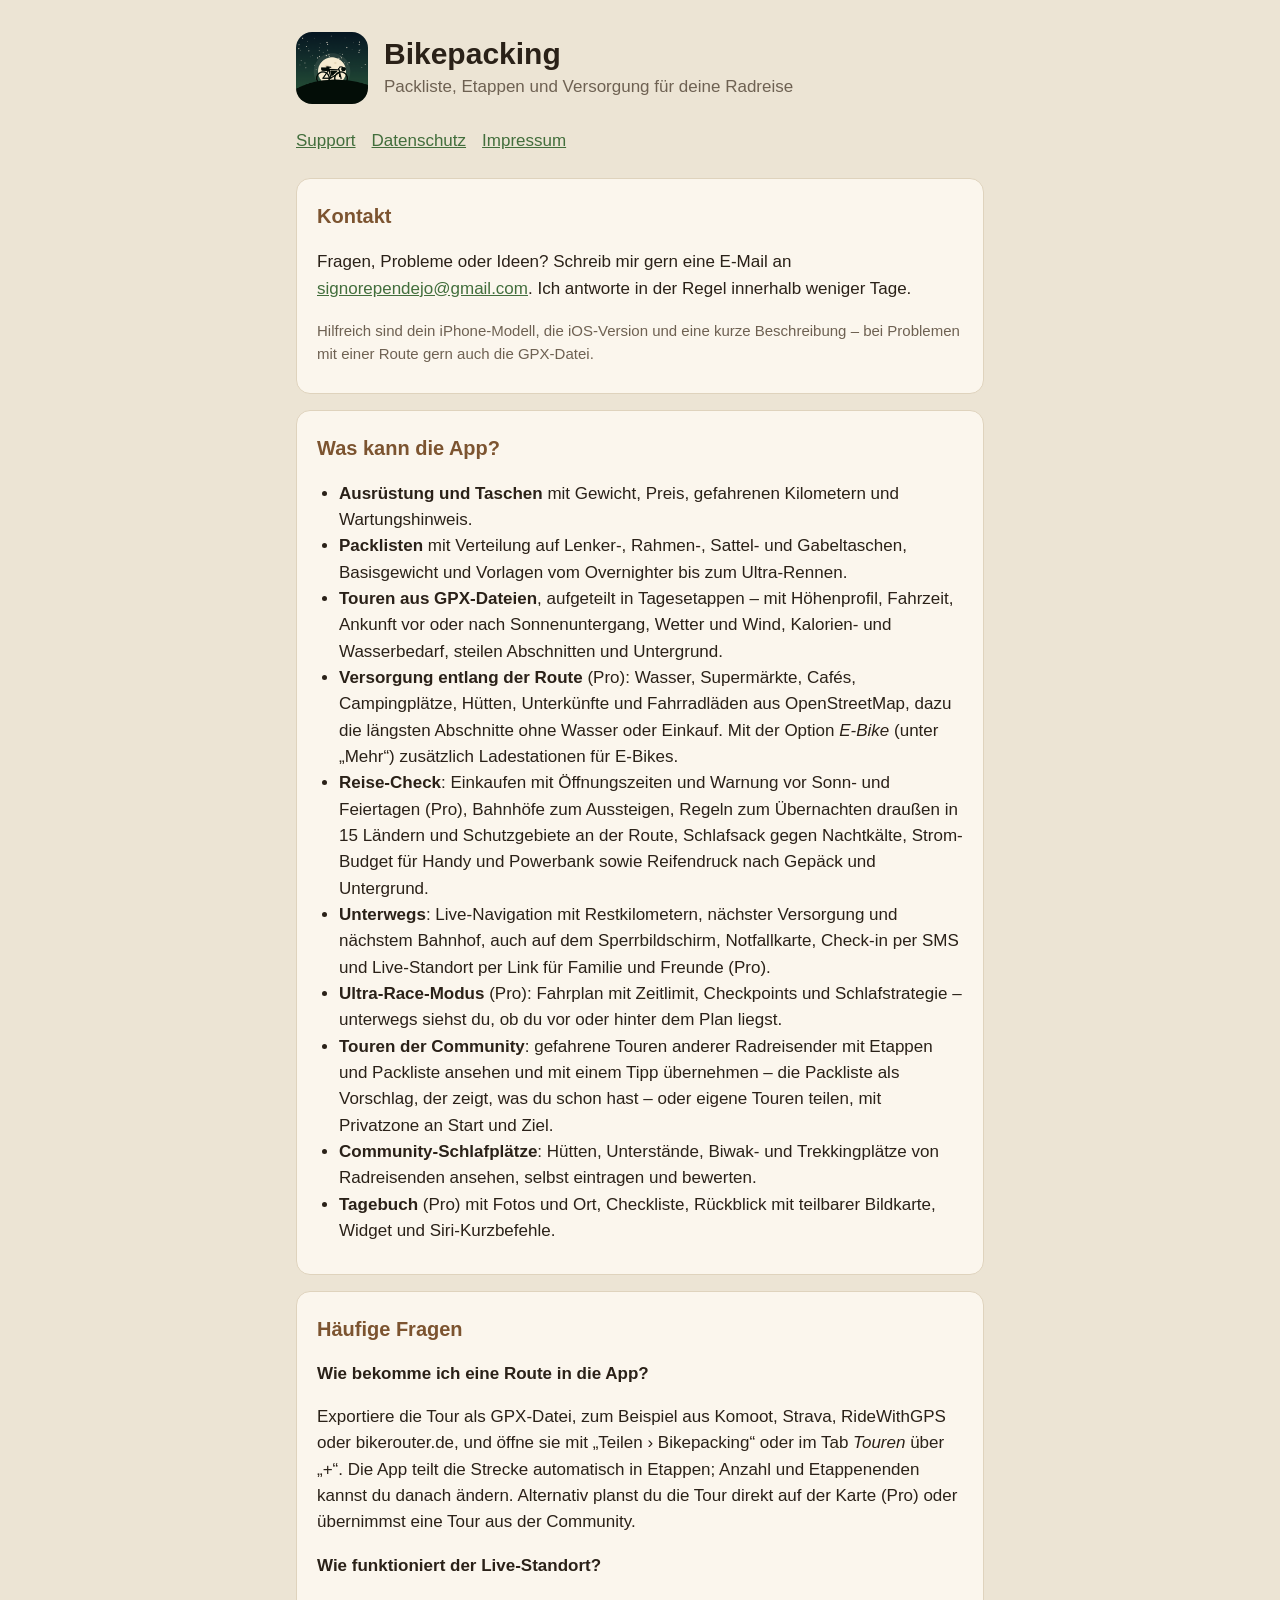
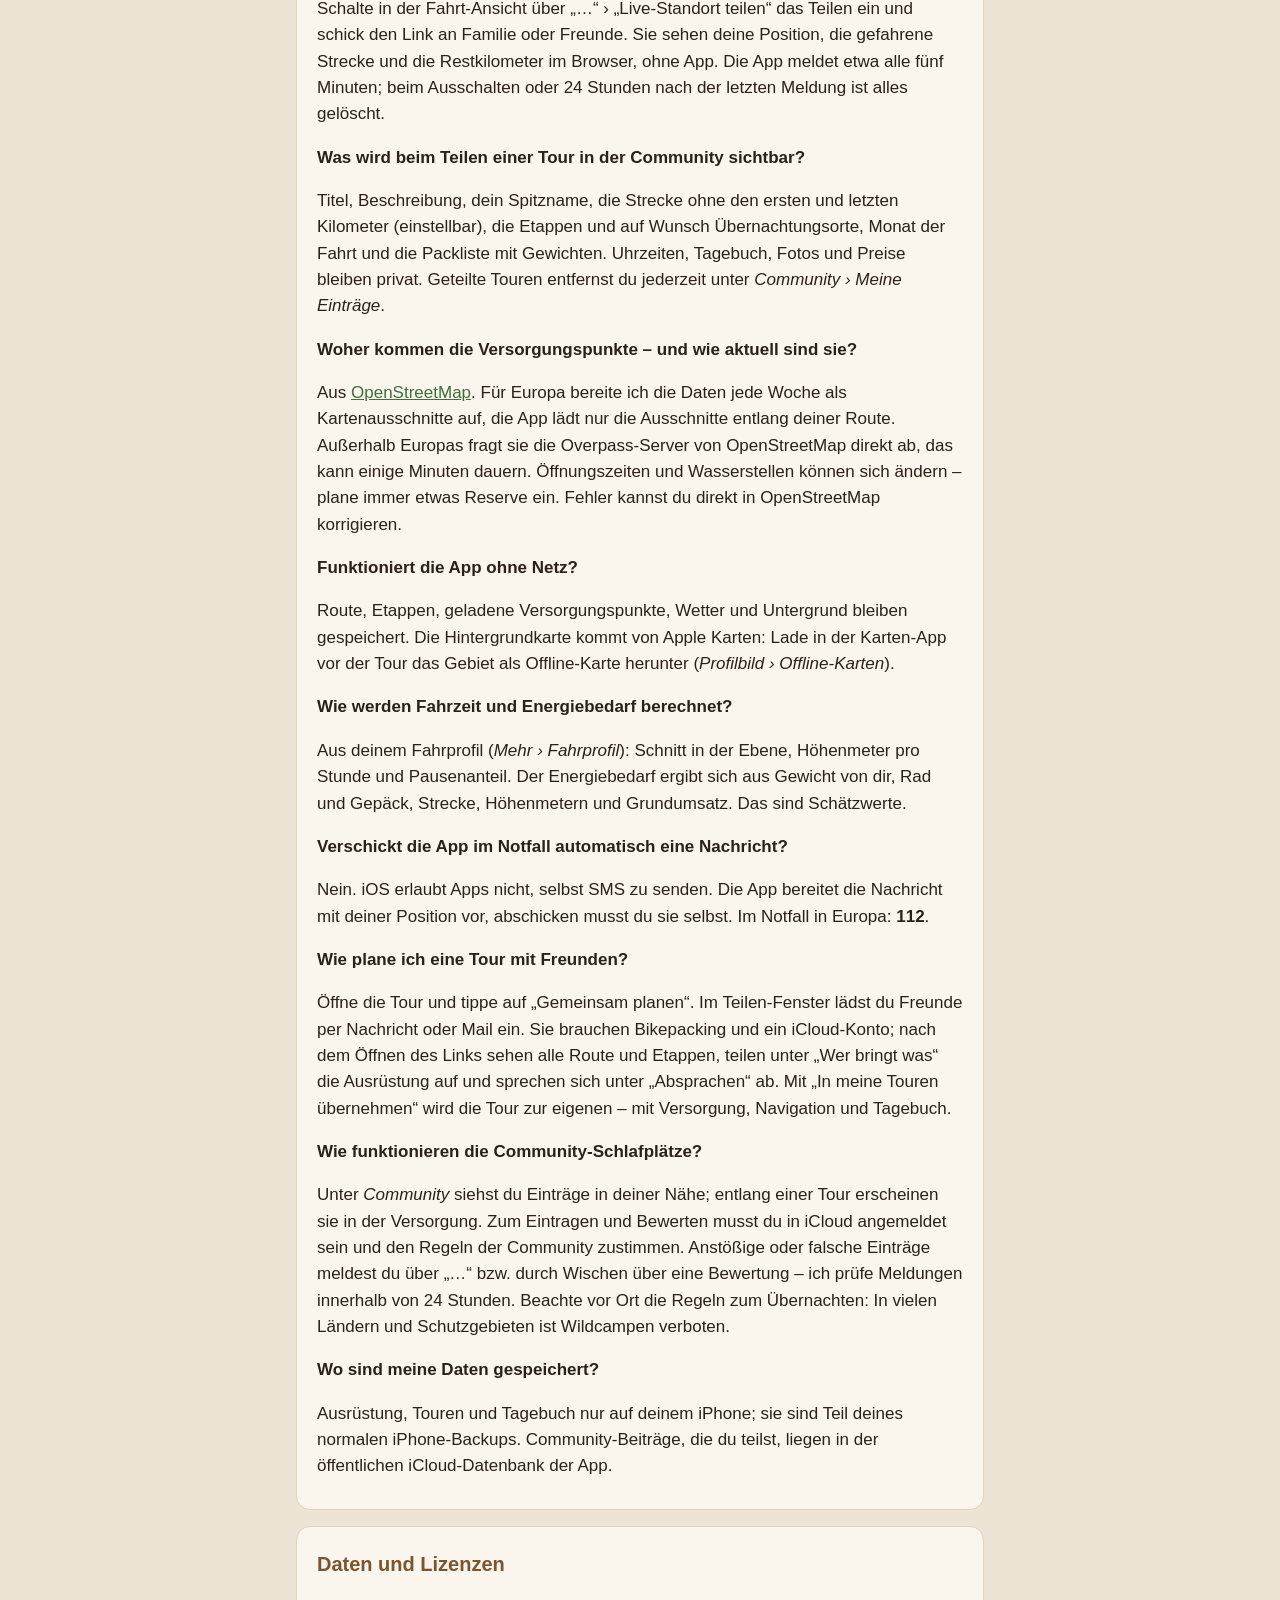
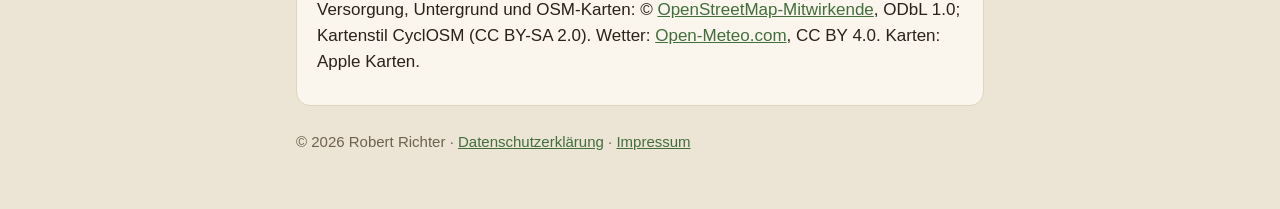
==== commit 832b0453: "Community-Packliste als Vorschlag" ====
--- a/index.html
+++ b/index.html
@@ -51,7 +51,7 @@
       <li><strong>Ultra-Race-Modus</strong> (Pro): Fahrplan mit Zeitlimit, Checkpoints und Schlafstrategie – unterwegs siehst du,
         ob du vor oder hinter dem Plan liegst.</li>
       <li><strong>Touren der Community</strong>: gefahrene Touren anderer Radreisender mit Etappen und Packliste ansehen und mit
-        einem Tipp übernehmen – oder eigene Touren teilen, mit Privatzone an Start und Ziel.</li>
+        einem Tipp übernehmen – die Packliste als Vorschlag, der zeigt, was du schon hast – oder eigene Touren teilen, mit Privatzone an Start und Ziel.</li>
       <li><strong>Community-Schlafplätze</strong>: Hütten, Unterstände, Biwak- und Trekkingplätze von Radreisenden ansehen,
         selbst eintragen und bewerten.</li>
       <li><strong>Tagebuch</strong> (Pro) mit Fotos und Ort, Checkliste, Rückblick mit teilbarer Bildkarte, Widget und Siri-Kurzbefehle.</li>
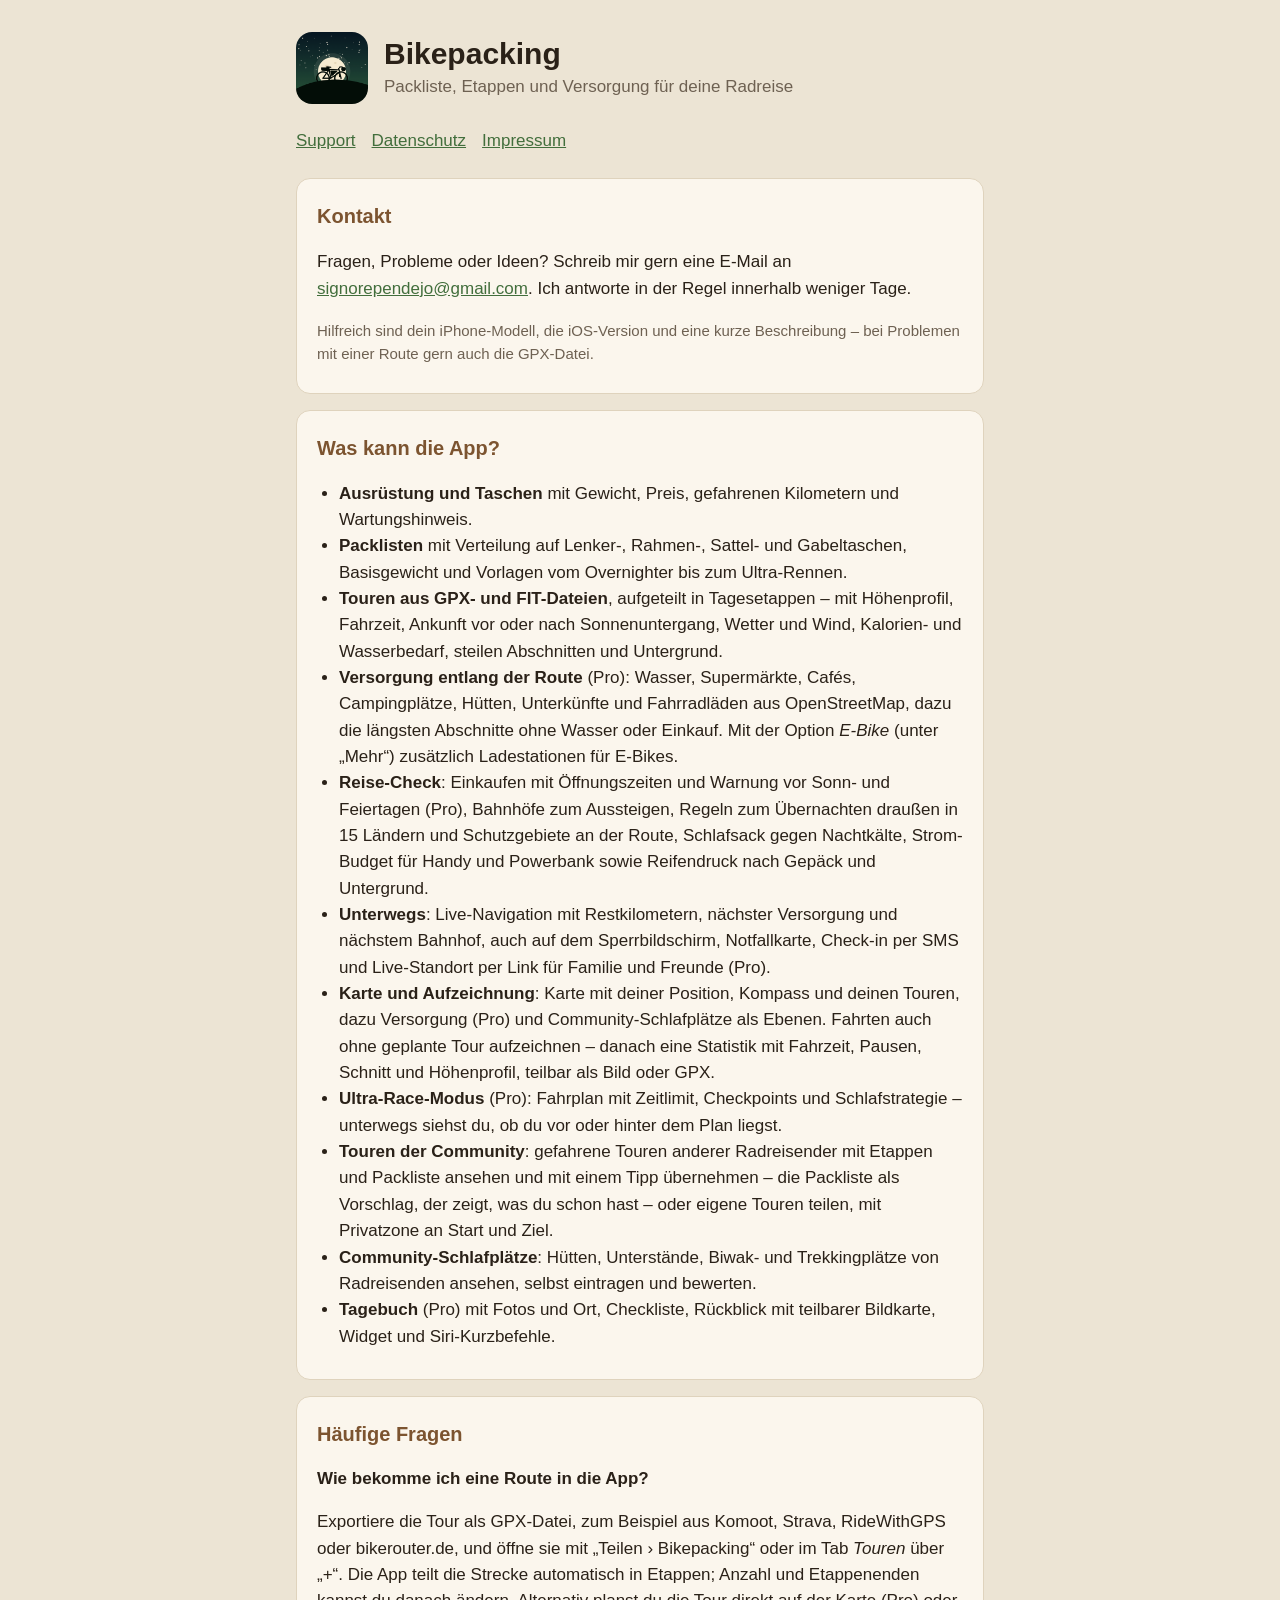
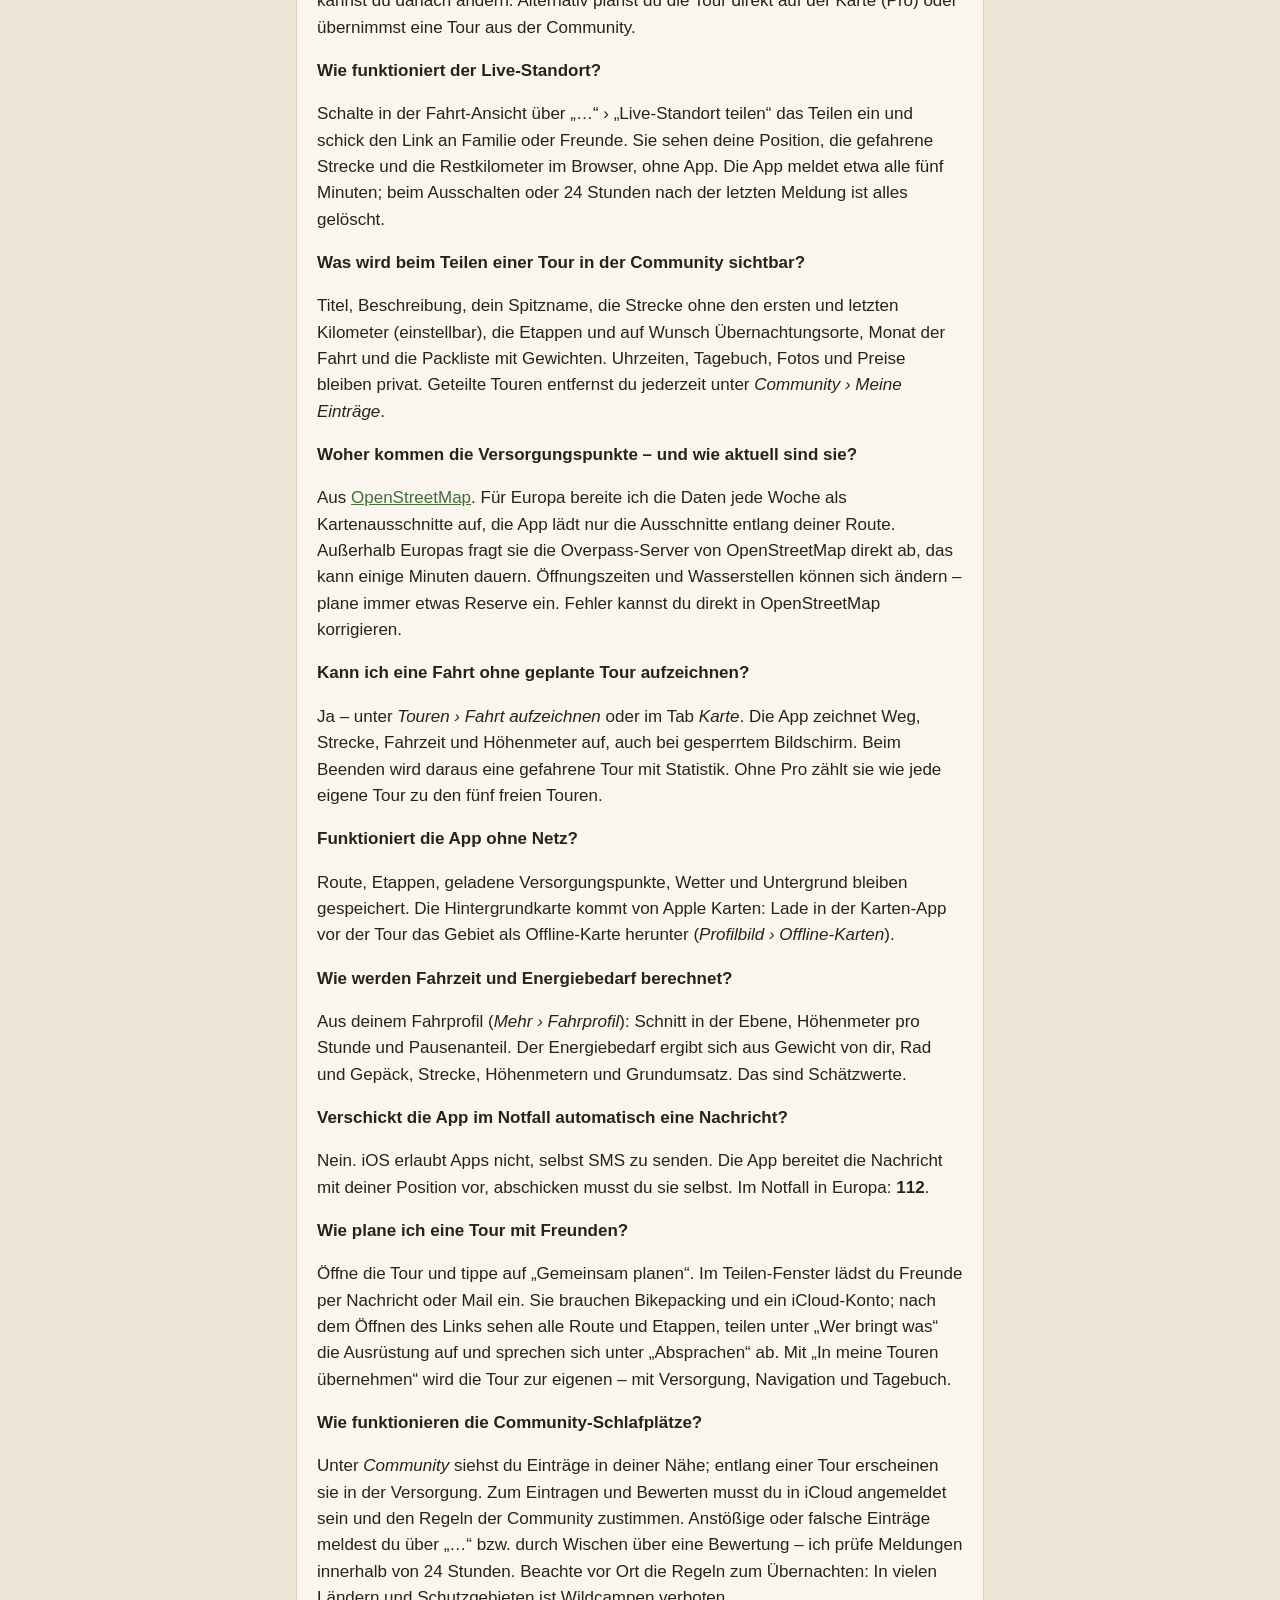
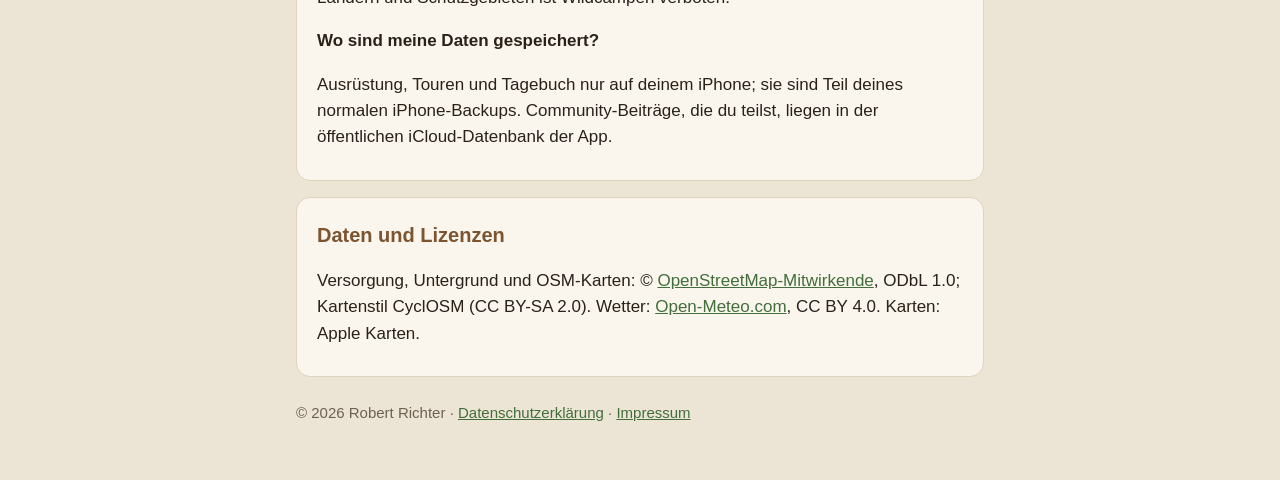
==== commit 724a239a: "Webseite: Karte, freie Aufzeichnung, Statistik und FIT-Import" ====
--- a/index.html
+++ b/index.html
@@ -38,7 +38,7 @@
       <li><strong>Ausrüstung und Taschen</strong> mit Gewicht, Preis, gefahrenen Kilometern und Wartungshinweis.</li>
       <li><strong>Packlisten</strong> mit Verteilung auf Lenker-, Rahmen-, Sattel- und Gabeltaschen, Basisgewicht und
         Vorlagen vom Overnighter bis zum Ultra-Rennen.</li>
-      <li><strong>Touren aus GPX-Dateien</strong>, aufgeteilt in Tagesetappen – mit Höhenprofil, Fahrzeit, Ankunft vor oder nach
+      <li><strong>Touren aus GPX- und FIT-Dateien</strong>, aufgeteilt in Tagesetappen – mit Höhenprofil, Fahrzeit, Ankunft vor oder nach
         Sonnenuntergang, Wetter und Wind, Kalorien- und Wasserbedarf, steilen Abschnitten und Untergrund.</li>
       <li><strong>Versorgung entlang der Route</strong> (Pro): Wasser, Supermärkte, Cafés, Campingplätze, Hütten,
         Unterkünfte und Fahrradläden aus OpenStreetMap, dazu die längsten Abschnitte ohne Wasser oder Einkauf.
@@ -48,6 +48,9 @@
         Strom-Budget für Handy und Powerbank sowie Reifendruck nach Gepäck und Untergrund.</li>
       <li><strong>Unterwegs</strong>: Live-Navigation mit Restkilometern, nächster Versorgung und nächstem Bahnhof, auch auf dem
         Sperrbildschirm, Notfallkarte, Check-in per SMS und Live-Standort per Link für Familie und Freunde (Pro).</li>
+      <li><strong>Karte und Aufzeichnung</strong>: Karte mit deiner Position, Kompass und deinen Touren, dazu Versorgung (Pro)
+        und Community-Schlafplätze als Ebenen. Fahrten auch ohne geplante Tour aufzeichnen – danach eine Statistik mit Fahrzeit,
+        Pausen, Schnitt und Höhenprofil, teilbar als Bild oder GPX.</li>
       <li><strong>Ultra-Race-Modus</strong> (Pro): Fahrplan mit Zeitlimit, Checkpoints und Schlafstrategie – unterwegs siehst du,
         ob du vor oder hinter dem Plan liegst.</li>
       <li><strong>Touren der Community</strong>: gefahrene Touren anderer Radreisender mit Etappen und Packliste ansehen und mit
@@ -82,6 +85,11 @@
       Kartenausschnitte auf, die App lädt nur die Ausschnitte entlang deiner Route. Außerhalb Europas fragt sie die
       Overpass-Server von OpenStreetMap direkt ab, das kann einige Minuten dauern. Öffnungszeiten und Wasserstellen können
       sich ändern – plane immer etwas Reserve ein. Fehler kannst du direkt in OpenStreetMap korrigieren.</p>
+
+    <h3>Kann ich eine Fahrt ohne geplante Tour aufzeichnen?</h3>
+    <p>Ja – unter <em>Touren › Fahrt aufzeichnen</em> oder im Tab <em>Karte</em>. Die App zeichnet Weg, Strecke, Fahrzeit und
+      Höhenmeter auf, auch bei gesperrtem Bildschirm. Beim Beenden wird daraus eine gefahrene Tour mit Statistik. Ohne Pro zählt
+      sie wie jede eigene Tour zu den fünf freien Touren.</p>
 
     <h3>Funktioniert die App ohne Netz?</h3>
     <p>Route, Etappen, geladene Versorgungspunkte, Wetter und Untergrund bleiben gespeichert. Die Hintergrundkarte kommt von Apple
